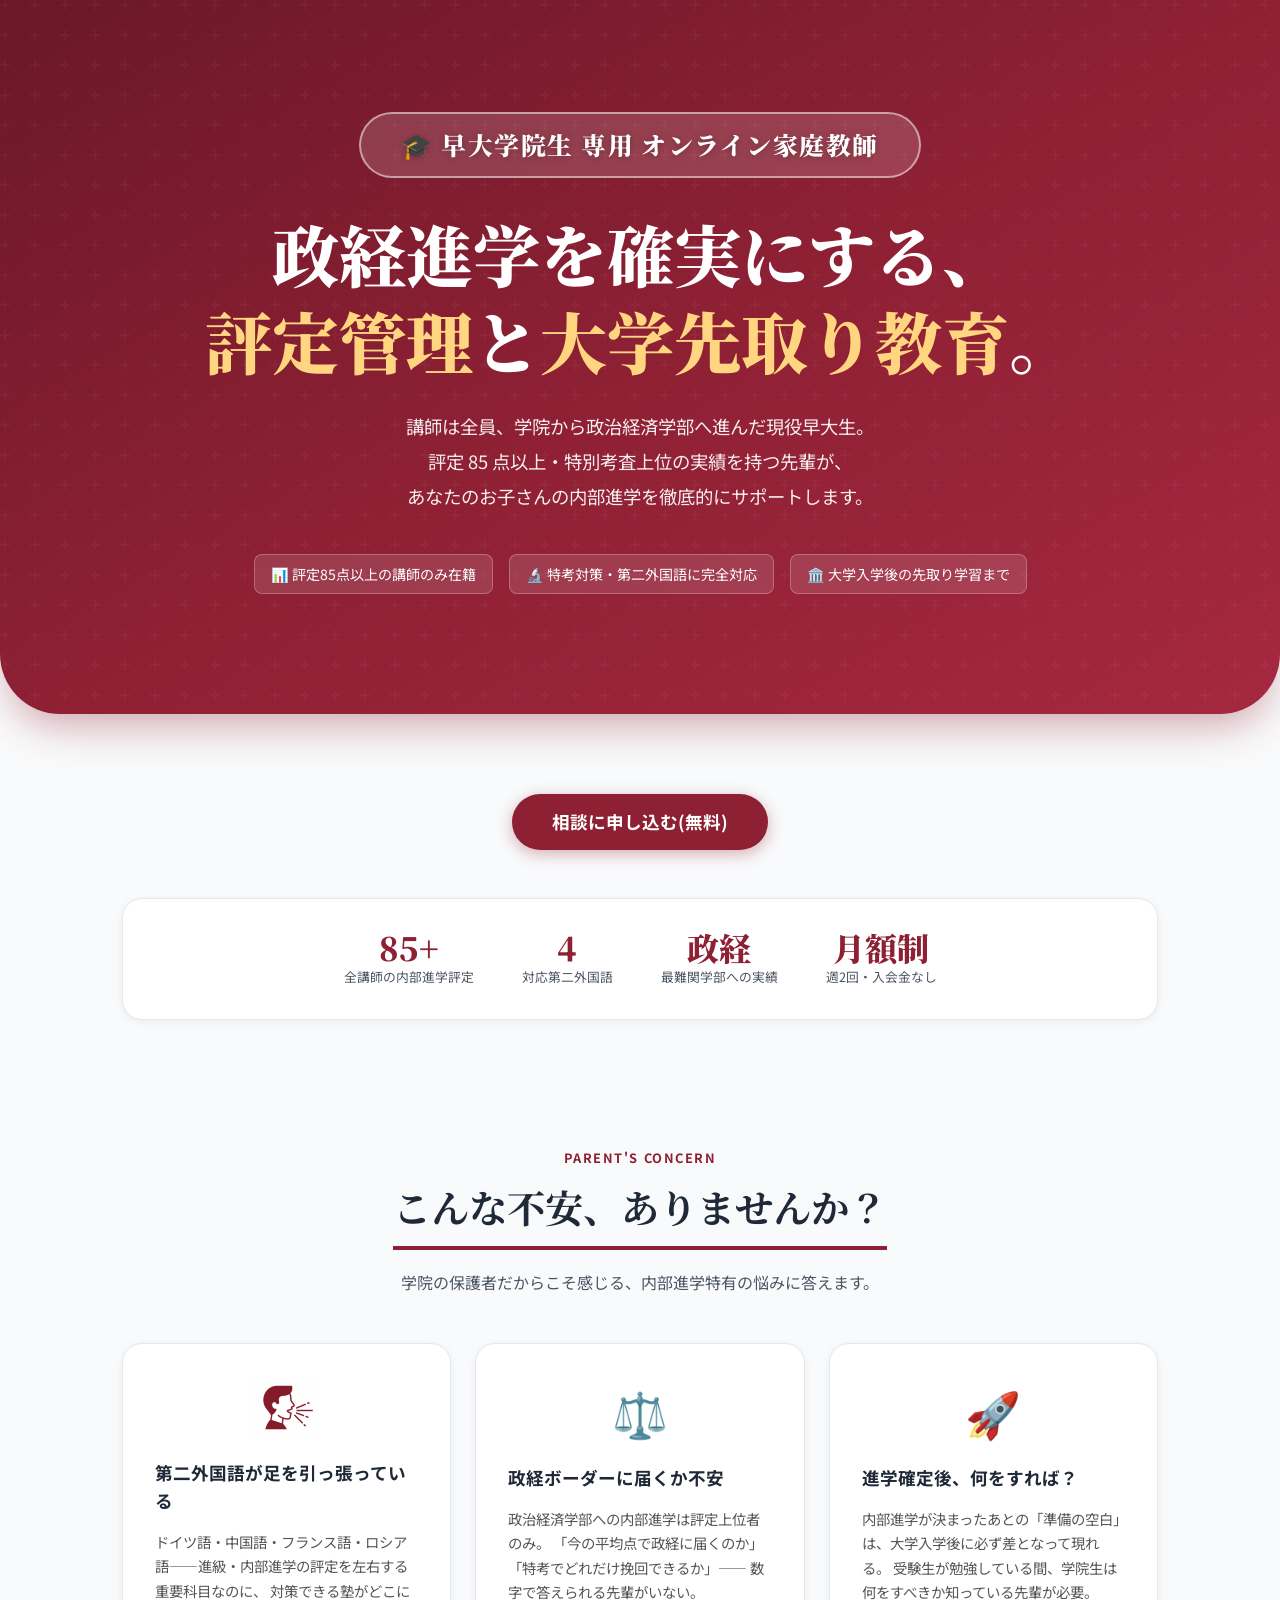
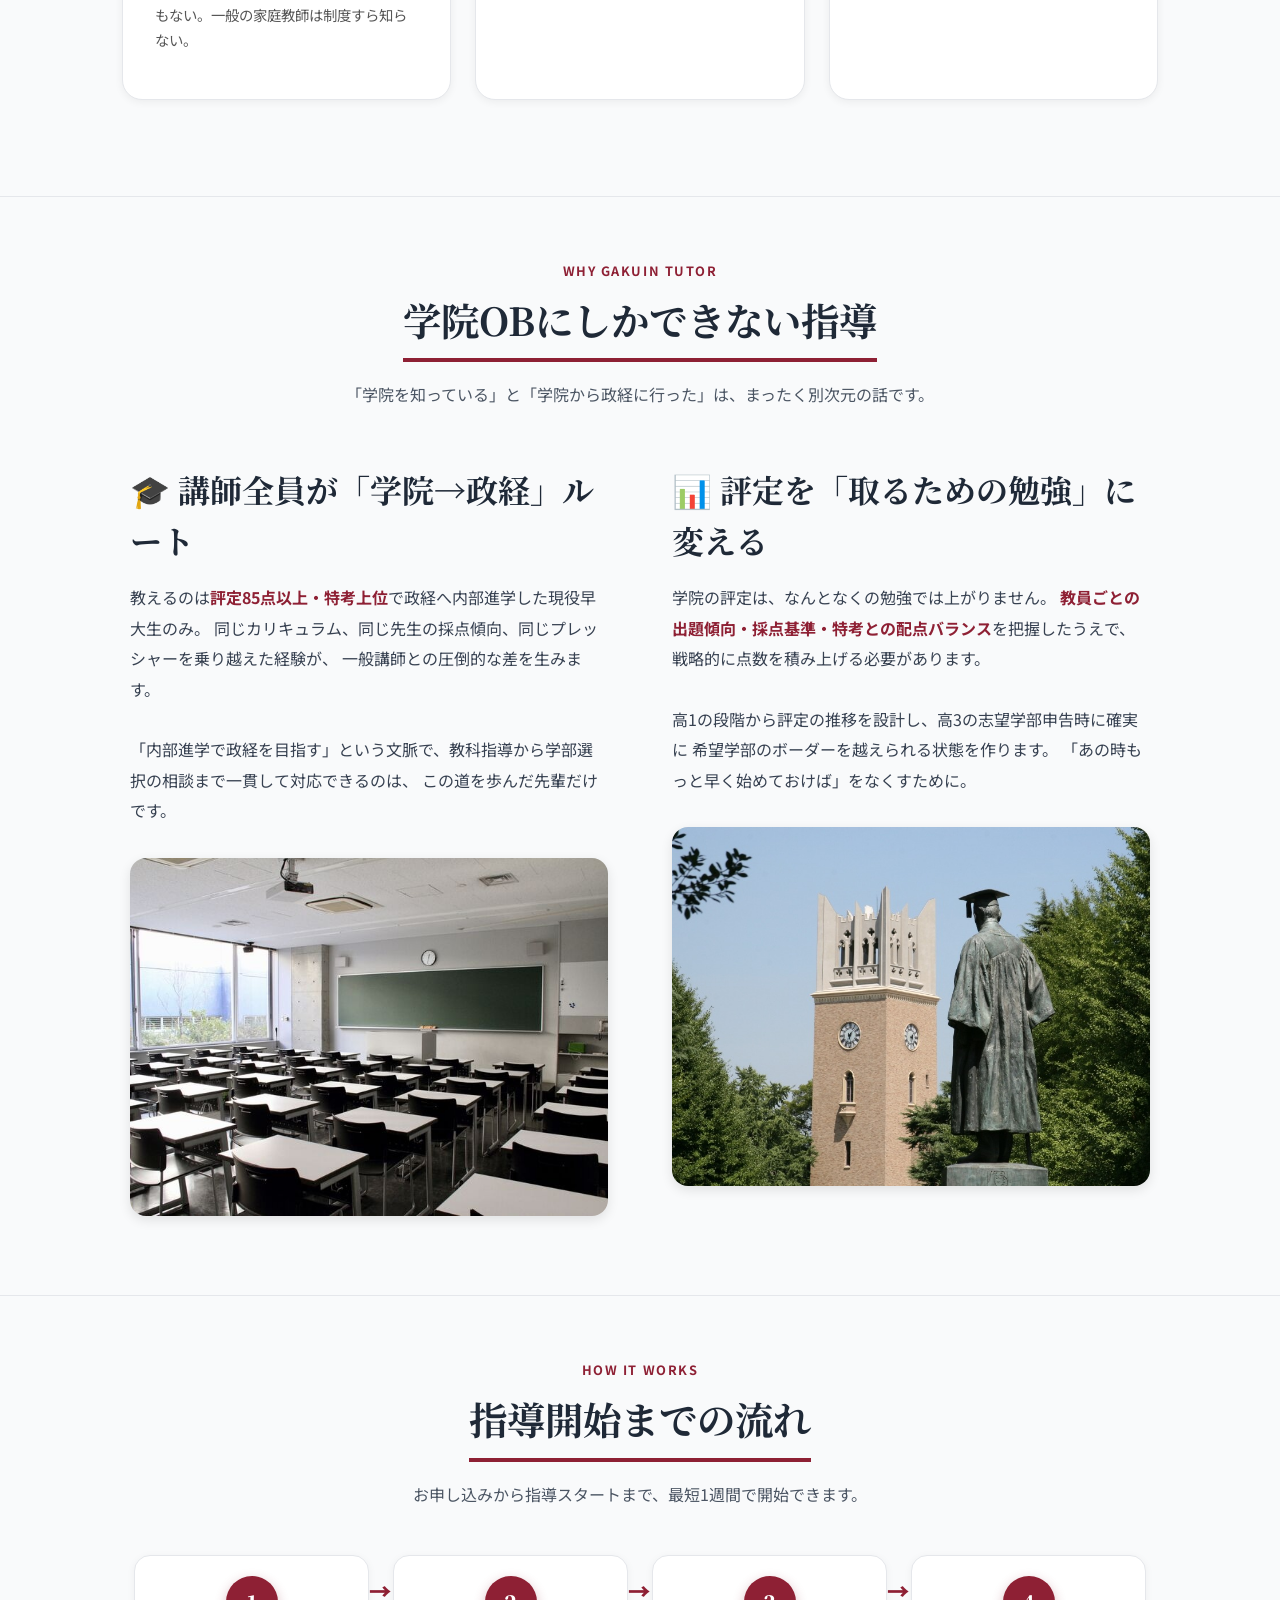
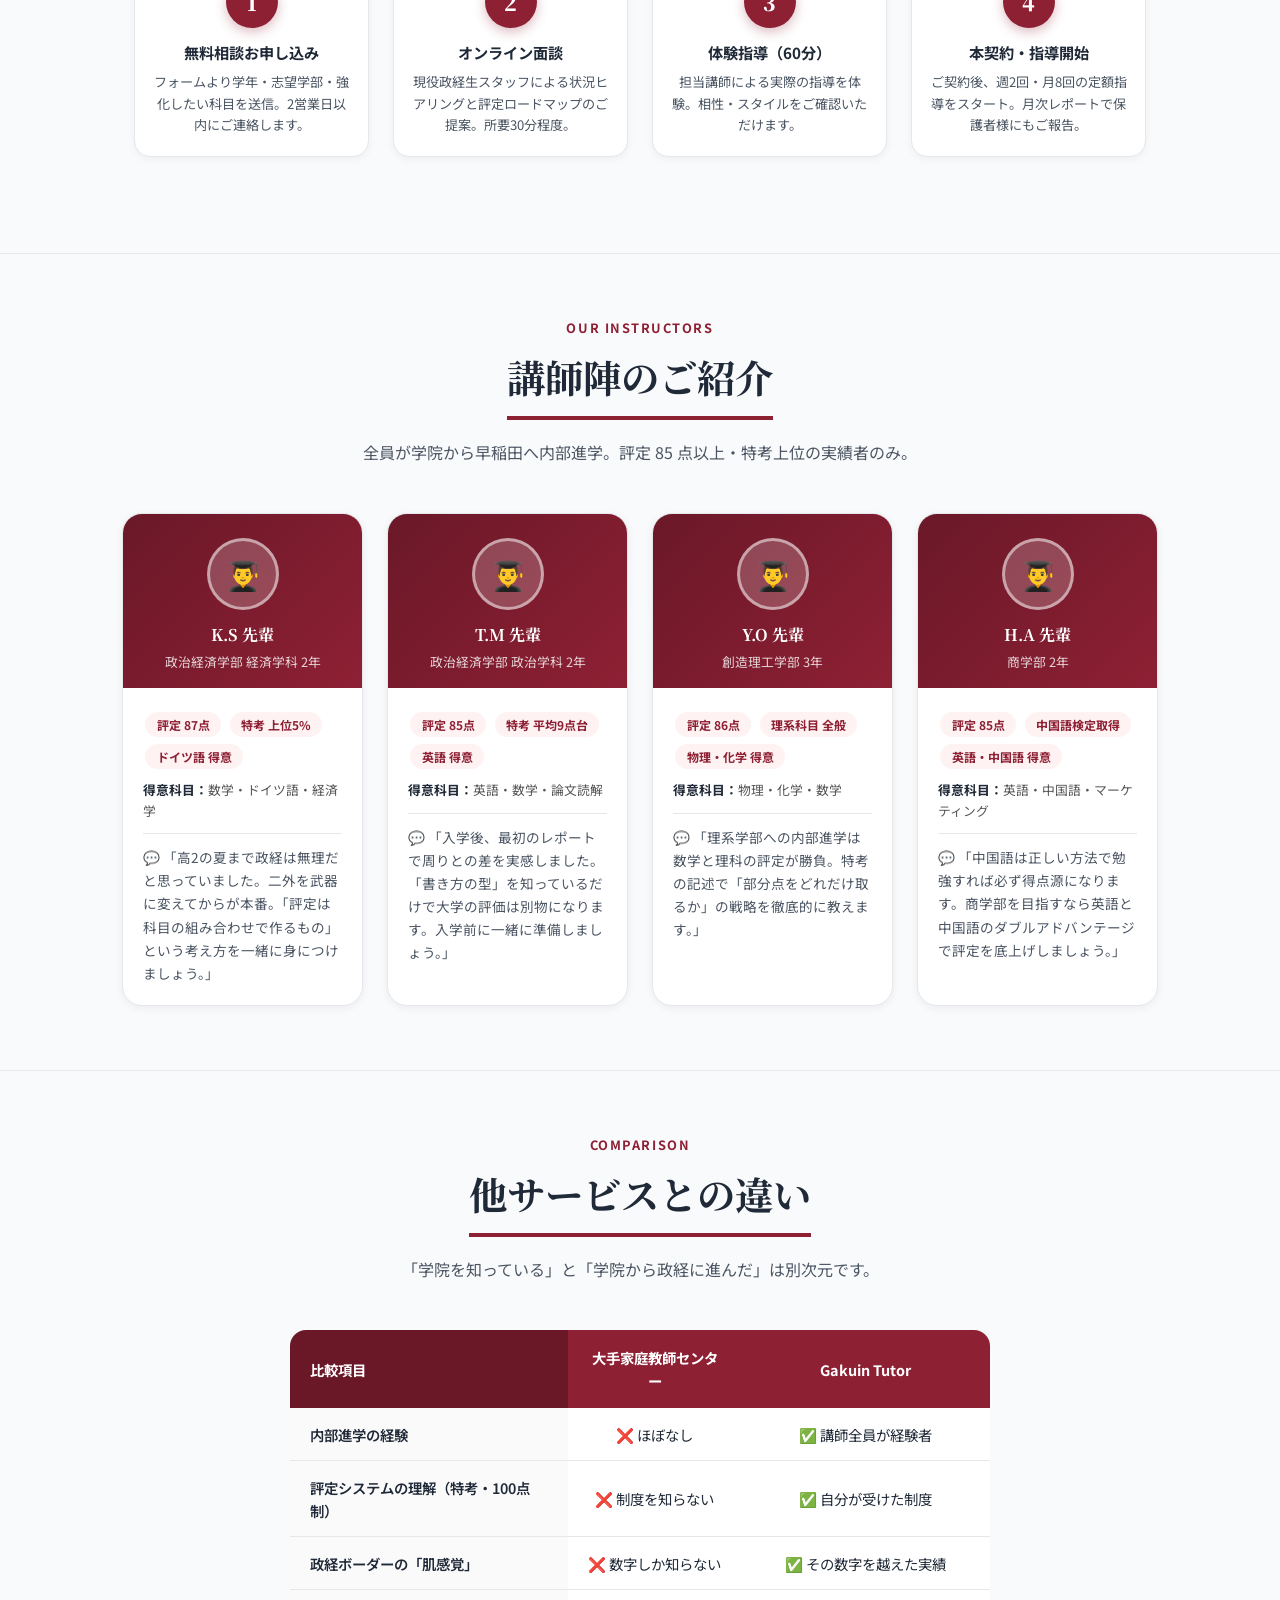
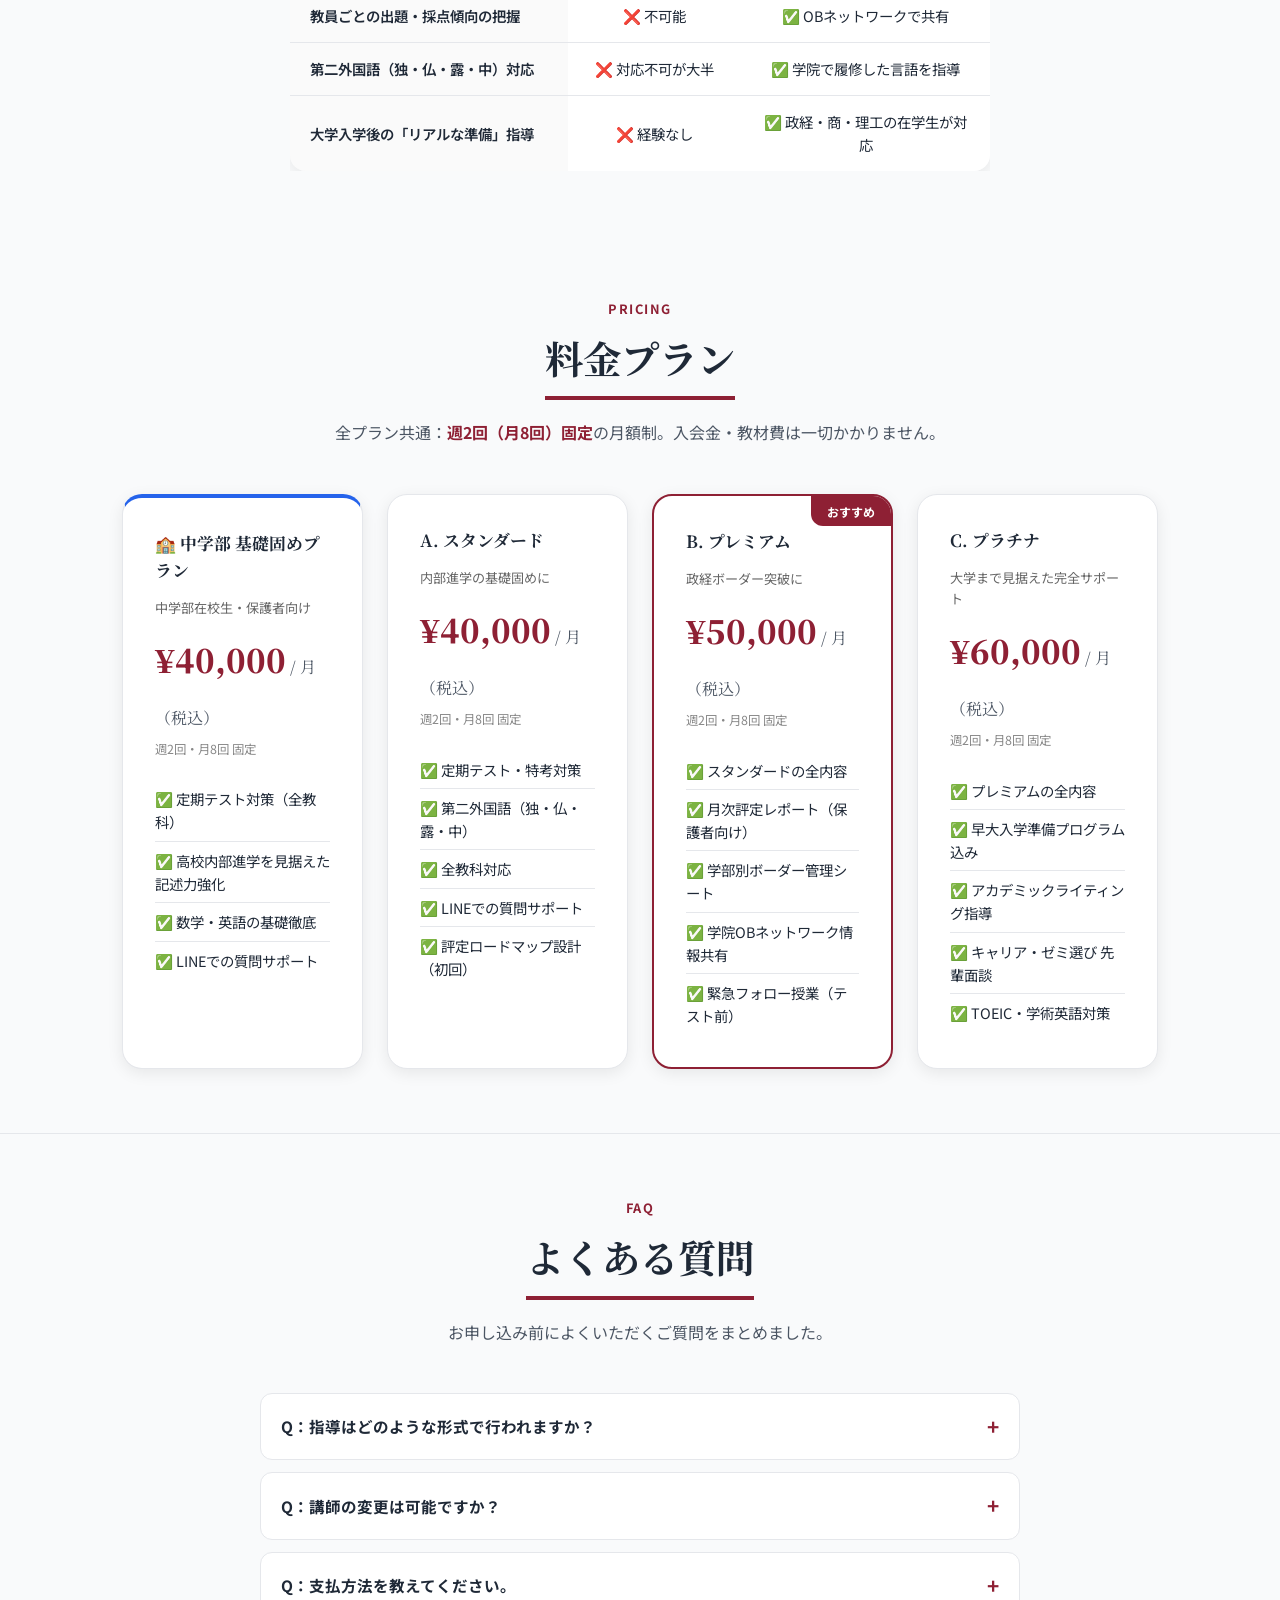
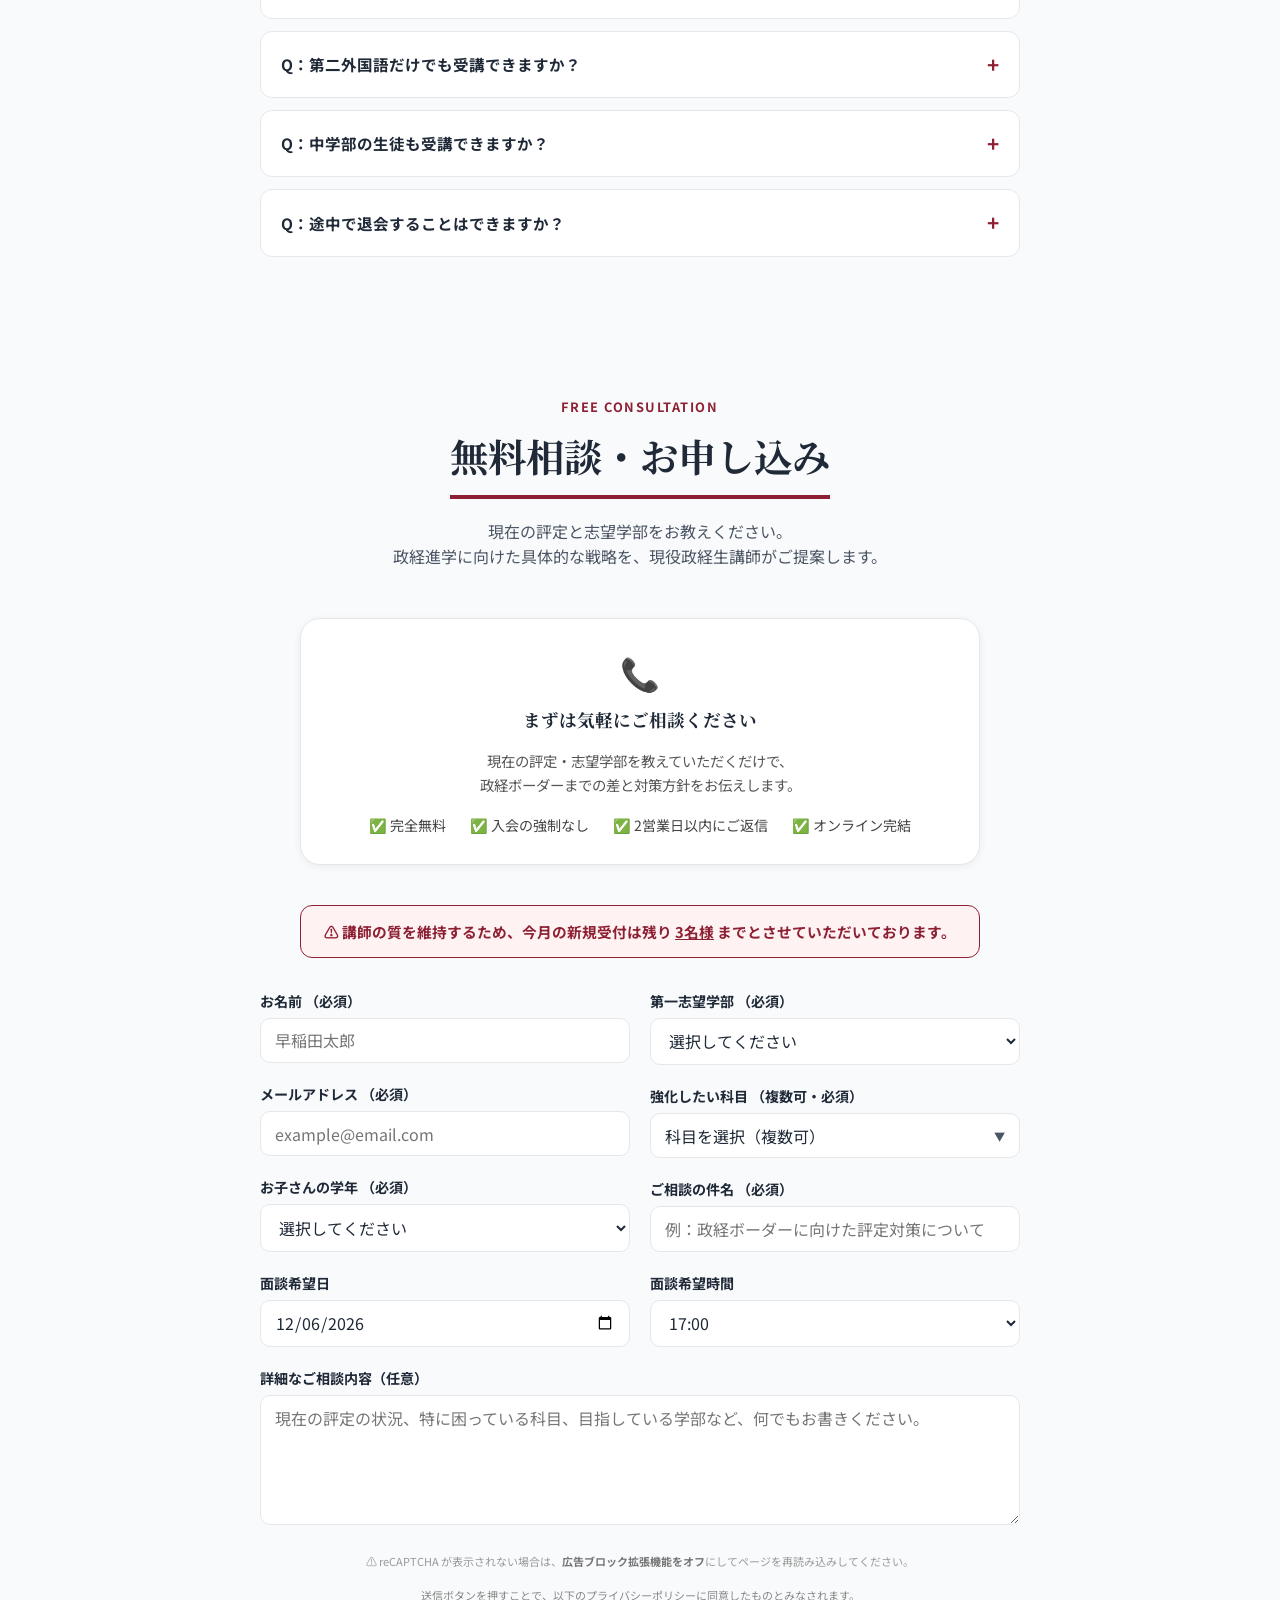
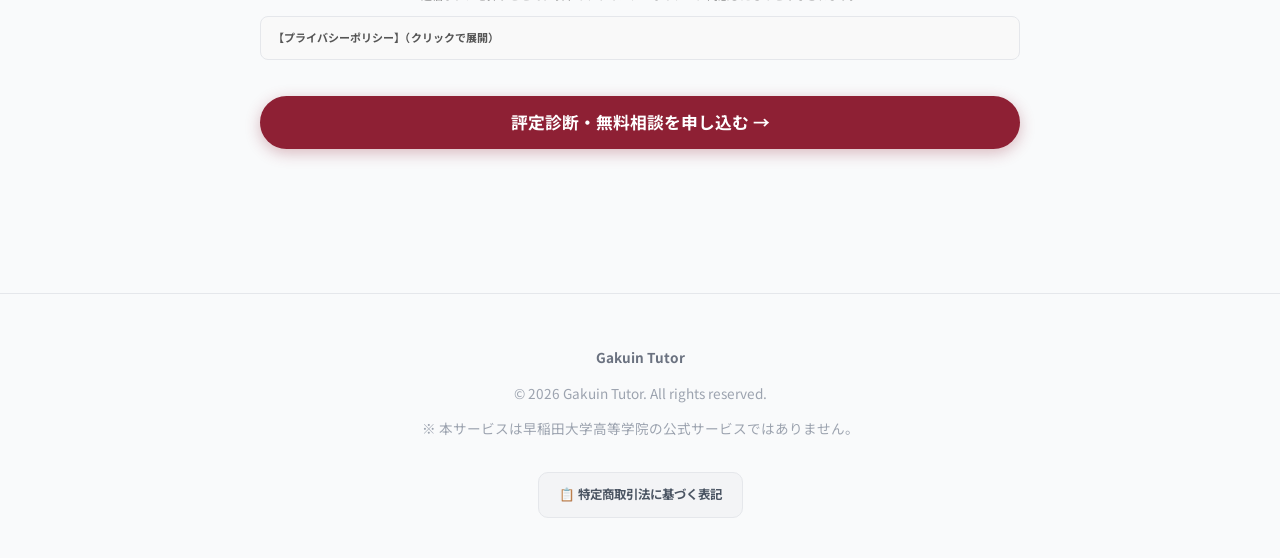
==== index.html @ 4c92ac69 "feat: full migration to static site for Vercel with 100% design fidelity Co-Authored-By: Claude Sonn" ====
<!DOCTYPE html>
<html lang="ja">
<head>
    <meta charset="UTF-8">
    <meta name="viewport" content="width=device-width, initial-scale=1.0">
    <title>早大学院生専用オンライン家庭教師 | 現役政経生による内部進学対策</title>

    <!-- Google Analytics 4 -->
    <script async src="https://www.googletagmanager.com/gtag/js?id=G-7JM9YVMZP3"></script>
    <script>
        window.dataLayer = window.dataLayer || [];
        function gtag(){dataLayer.push(arguments);}
        gtag('js', new Date());
        gtag('config', 'G-7JM9YVMZP3');
    </script>

    <!-- Google Search Console -->
    <meta name="google-site-verification" content="cPMyEiaMj8oVvAvmAH4Ep8FoRcba-bB0OHow1QEClTE">

    <!-- SEO -->
    <meta name="description" content="早大学院OBの現役政経生による、評定管理と大学準備に特化した家庭教師サービス。週2回の徹底サポート。">
    <meta property="og:title" content="早大学院生専用オンライン家庭教師 | 現役政経生による内部進学対策">
    <meta property="og:description" content="早大学院OBの現役政経生による、評定管理と大学準備に特化した家庭教師サービス。週2回の徹底サポート。">
    <meta property="og:type" content="website">
    <meta name="twitter:card" content="summary">
    <meta name="twitter:title" content="早大学院生専用オンライン家庭教師 | 現役政経生による内部進学対策">
    <meta name="twitter:description" content="早大学院OBの現役政経生による、評定管理と大学準備に特化した家庭教師サービス。週2回の徹底サポート。">

    <!-- reCAPTCHA v2 -->
    <script src="https://www.google.com/recaptcha/api.js" async defer></script>

    <!-- Styles -->
    <link rel="stylesheet" href="css/style.css">
</head>
<body>

<!-- ═══════════════════════════════════════════
     HERO
     ═══════════════════════════════════════════ -->
<div class="hero-container">
    <div class="hero-eyebrow">🎓 早大学院生 専用 オンライン家庭教師</div>
    <h1 class="hero-title">
        政経進学を確実にする、<br>
        <em class="highlight">評定管理</em>と<em class="highlight">大学先取り教育</em>。
    </h1>
    <p class="hero-subtitle">
        講師は全員、学院から政治経済学部へ進んだ現役早大生。<br>
        評定 85 点以上・特別考査上位の実績を持つ先輩が、<br>
        あなたのお子さんの内部進学を徹底的にサポートします。
    </p>
    <div class="hero-badges">
        <span class="hero-badge">📊 評定85点以上の講師のみ在籍</span>
        <span class="hero-badge">🔬 特考対策・第二外国語に完全対応</span>
        <span class="hero-badge">🏛️ 大学入学後の先取り学習まで</span>
    </div>
</div>

<div style="text-align:center;margin-bottom:3rem;">
    <a class="btn-scroll" href="#contact">相談に申し込む(無料)</a>
</div>

<div class="container">
    <!-- Stats bar -->
    <div class="stats-bar">
        <div class="stat-item">
            <div class="stat-number">85+</div>
            <div class="stat-label">全講師の内部進学評定</div>
        </div>
        <div class="stat-item">
            <div class="stat-number">4</div>
            <div class="stat-label">対応第二外国語</div>
        </div>
        <div class="stat-item">
            <div class="stat-number">政経</div>
            <div class="stat-label">最難関学部への実績</div>
        </div>
        <div class="stat-item">
            <div class="stat-number">月額制</div>
            <div class="stat-label">週2回・入会金なし</div>
        </div>
    </div>
</div>

<!-- ═══════════════════════════════════════════
     PAIN POINTS
     ═══════════════════════════════════════════ -->
<section>
    <div class="container">
        <div class="section-header">
            <div class="section-eyebrow">PARENT'S CONCERN</div>
            <h2>こんな不安、ありませんか？</h2>
            <p>学院の保護者だからこそ感じる、内部進学特有の悩みに答えます。</p>
        </div>

        <div class="pain-grid">
            <div class="card">
                <div style="text-align:center;margin-bottom:0.75rem;">
                    <img src="assets/pronunciation_icon.png" alt="第二外国語" style="width:64px;height:64px;object-fit:contain;">
                </div>
                <div class="card-title">第二外国語が足を引っ張っている</div>
                <p style="font-size:0.9rem;color:#555;line-height:1.7;">
                    ドイツ語・中国語・フランス語・ロシア語——進級・内部進学の評定を左右する重要科目なのに、
                    対策できる塾がどこにもない。一般の家庭教師は制度すら知らない。
                </p>
            </div>
            <div class="card">
                <div class="card-icon">⚖️</div>
                <div class="card-title">政経ボーダーに届くか不安</div>
                <p style="font-size:0.9rem;color:#555;line-height:1.7;">
                    政治経済学部への内部進学は評定上位者のみ。
                    「今の平均点で政経に届くのか」「特考でどれだけ挽回できるか」——
                    数字で答えられる先輩がいない。
                </p>
            </div>
            <div class="card">
                <div class="card-icon">🚀</div>
                <div class="card-title">進学確定後、何をすれば？</div>
                <p style="font-size:0.9rem;color:#555;line-height:1.7;">
                    内部進学が決まったあとの「準備の空白」は、大学入学後に必ず差となって現れる。
                    受験生が勉強している間、学院生は何をすべきか知っている先輩が必要。
                </p>
            </div>
        </div>
    </div>
</section>

<hr>

<!-- ═══════════════════════════════════════════
     FEATURES
     ═══════════════════════════════════════════ -->
<section>
    <div class="container">
        <div class="section-header">
            <div class="section-eyebrow">WHY GAKUIN TUTOR</div>
            <h2>学院OBにしかできない指導</h2>
            <p>「学院を知っている」と「学院から政経に行った」は、まったく別次元の話です。</p>
        </div>

        <div class="features-grid">
            <div style="padding:0.5rem;">
                <h3 class="feature-h3">🎓 講師全員が「学院→政経」ルート</h3>
                <p style="font-size:1rem;line-height:1.9;color:#374151;">
                    教えるのは<strong>評定85点以上・特考上位</strong>で政経へ内部進学した現役早大生のみ。
                    同じカリキュラム、同じ先生の採点傾向、同じプレッシャーを乗り越えた経験が、
                    一般講師との圧倒的な差を生みます。<br><br>
                    「内部進学で政経を目指す」という文脈で、教科指導から学部選択の相談まで一貫して対応できるのは、
                    この道を歩んだ先輩だけです。
                </p>
                <img src="assets/waseda_classroom_new.jpg" alt="早稲田大学の教室" class="feature-img">
            </div>
            <div style="padding:0.5rem;">
                <h3 class="feature-h3">📊 評定を「取るための勉強」に変える</h3>
                <p style="font-size:1rem;line-height:1.9;color:#374151;">
                    学院の評定は、なんとなくの勉強では上がりません。
                    <strong>教員ごとの出題傾向・採点基準・特考との配点バランス</strong>を把握したうえで、
                    戦略的に点数を積み上げる必要があります。<br><br>
                    高1の段階から評定の推移を設計し、高3の志望学部申告時に確実に
                    希望学部のボーダーを越えられる状態を作ります。
                    「あの時もっと早く始めておけば」をなくすために。
                </p>
                <img src="assets/waseda_okuma_statue.jpg" alt="早稲田大学 大隈像" class="feature-img">
            </div>
        </div>
    </div>
</section>

<hr>

<!-- ═══════════════════════════════════════════
     FLOW
     ═══════════════════════════════════════════ -->
<section>
    <div class="container">
        <div class="section-header">
            <div class="section-eyebrow">HOW IT WORKS</div>
            <h2>指導開始までの流れ</h2>
            <p>お申し込みから指導スタートまで、最短1週間で開始できます。</p>
        </div>

        <div class="flow-steps">
            <div class="flow-step">
                <div class="flow-card">
                    <div class="flow-number">1</div>
                    <div class="flow-title">無料相談お申し込み</div>
                    <div class="flow-desc">フォームより学年・志望学部・強化したい科目を送信。2営業日以内にご連絡します。</div>
                </div>
            </div>
            <div class="flow-step">
                <div class="flow-card">
                    <div class="flow-number">2</div>
                    <div class="flow-title">オンライン面談</div>
                    <div class="flow-desc">現役政経生スタッフによる状況ヒアリングと評定ロードマップのご提案。所要30分程度。</div>
                </div>
            </div>
            <div class="flow-step">
                <div class="flow-card">
                    <div class="flow-number">3</div>
                    <div class="flow-title">体験指導（60分）</div>
                    <div class="flow-desc">担当講師による実際の指導を体験。相性・スタイルをご確認いただけます。</div>
                </div>
            </div>
            <div class="flow-step">
                <div class="flow-card">
                    <div class="flow-number">4</div>
                    <div class="flow-title">本契約・指導開始</div>
                    <div class="flow-desc">ご契約後、週2回・月8回の定額指導をスタート。月次レポートで保護者様にもご報告。</div>
                </div>
            </div>
        </div>
    </div>
</section>

<hr>

<!-- ═══════════════════════════════════════════
     INSTRUCTORS
     ═══════════════════════════════════════════ -->
<section>
    <div class="container">
        <div class="section-header">
            <div class="section-eyebrow">OUR INSTRUCTORS</div>
            <h2>講師陣のご紹介</h2>
            <p>全員が学院から早稲田へ内部進学。評定 85 点以上・特考上位の実績者のみ。</p>
        </div>

        <div class="instructors-grid">
            <!-- K.S -->
            <div class="profile-card">
                <div class="profile-card-header">
                    <div class="profile-avatar">👨‍🎓</div>
                    <div class="profile-name">K.S 先輩</div>
                    <div class="profile-dept">政治経済学部 経済学科 2年</div>
                </div>
                <div class="profile-card-body">
                    <div style="margin-bottom:0.5rem;">
                        <span class="profile-badge">評定 87点</span>
                        <span class="profile-badge">特考 上位5%</span>
                        <span class="profile-badge">ドイツ語 得意</span>
                    </div>
                    <div class="profile-strength"><strong style="color:#1F2937;">得意科目：</strong>数学・ドイツ語・経済学</div>
                    <div class="profile-message">💬 「高2の夏まで政経は無理だと思っていました。二外を武器に変えてからが本番。「評定は科目の組み合わせで作るもの」という考え方を一緒に身につけましょう。」</div>
                </div>
            </div>
            <!-- T.M -->
            <div class="profile-card">
                <div class="profile-card-header">
                    <div class="profile-avatar">👨‍🎓</div>
                    <div class="profile-name">T.M 先輩</div>
                    <div class="profile-dept">政治経済学部 政治学科 2年</div>
                </div>
                <div class="profile-card-body">
                    <div style="margin-bottom:0.5rem;">
                        <span class="profile-badge">評定 85点</span>
                        <span class="profile-badge">特考 平均9点台</span>
                        <span class="profile-badge">英語 得意</span>
                    </div>
                    <div class="profile-strength"><strong style="color:#1F2937;">得意科目：</strong>英語・数学・論文読解</div>
                    <div class="profile-message">💬 「入学後、最初のレポートで周りとの差を実感しました。「書き方の型」を知っているだけで大学の評価は別物になります。入学前に一緒に準備しましょう。」</div>
                </div>
            </div>
            <!-- Y.O -->
            <div class="profile-card">
                <div class="profile-card-header">
                    <div class="profile-avatar">👨‍🎓</div>
                    <div class="profile-name">Y.O 先輩</div>
                    <div class="profile-dept">創造理工学部 3年</div>
                </div>
                <div class="profile-card-body">
                    <div style="margin-bottom:0.5rem;">
                        <span class="profile-badge">評定 86点</span>
                        <span class="profile-badge">理系科目 全般</span>
                        <span class="profile-badge">物理・化学 得意</span>
                    </div>
                    <div class="profile-strength"><strong style="color:#1F2937;">得意科目：</strong>物理・化学・数学</div>
                    <div class="profile-message">💬 「理系学部への内部進学は数学と理科の評定が勝負。特考の記述で「部分点をどれだけ取るか」の戦略を徹底的に教えます。」</div>
                </div>
            </div>
            <!-- H.A -->
            <div class="profile-card">
                <div class="profile-card-header">
                    <div class="profile-avatar">👨‍🎓</div>
                    <div class="profile-name">H.A 先輩</div>
                    <div class="profile-dept">商学部 2年</div>
                </div>
                <div class="profile-card-body">
                    <div style="margin-bottom:0.5rem;">
                        <span class="profile-badge">評定 85点</span>
                        <span class="profile-badge">中国語検定取得</span>
                        <span class="profile-badge">英語・中国語 得意</span>
                    </div>
                    <div class="profile-strength"><strong style="color:#1F2937;">得意科目：</strong>英語・中国語・マーケティング</div>
                    <div class="profile-message">💬 「中国語は正しい方法で勉強すれば必ず得点源になります。商学部を目指すなら英語と中国語のダブルアドバンテージで評定を底上げしましょう。」</div>
                </div>
            </div>
        </div>
    </div>
</section>

<hr>

<!-- ═══════════════════════════════════════════
     COMPARISON
     ═══════════════════════════════════════════ -->
<section>
    <div class="container">
        <div class="section-header">
            <div class="section-eyebrow">COMPARISON</div>
            <h2>他サービスとの違い</h2>
            <p>「学院を知っている」と「学院から政経に進んだ」は別次元です。</p>
        </div>

        <div class="compare-table-wrap">
            <table class="compare-table">
                <thead>
                    <tr>
                        <th>比較項目</th>
                        <th>大手家庭教師センター</th>
                        <th>Gakuin Tutor</th>
                    </tr>
                </thead>
                <tbody>
                    <tr>
                        <td>内部進学の経験</td>
                        <td>❌ ほぼなし</td>
                        <td>✅ 講師全員が経験者</td>
                    </tr>
                    <tr>
                        <td>評定システムの理解（特考・100点制）</td>
                        <td>❌ 制度を知らない</td>
                        <td>✅ 自分が受けた制度</td>
                    </tr>
                    <tr>
                        <td>政経ボーダーの「肌感覚」</td>
                        <td>❌ 数字しか知らない</td>
                        <td>✅ その数字を越えた実績</td>
                    </tr>
                    <tr>
                        <td>教員ごとの出題・採点傾向の把握</td>
                        <td>❌ 不可能</td>
                        <td>✅ OBネットワークで共有</td>
                    </tr>
                    <tr>
                        <td>第二外国語（独・仏・露・中）対応</td>
                        <td>❌ 対応不可が大半</td>
                        <td>✅ 学院で履修した言語を指導</td>
                    </tr>
                    <tr>
                        <td>大学入学後の「リアルな準備」指導</td>
                        <td>❌ 経験なし</td>
                        <td>✅ 政経・商・理工の在学生が対応</td>
                    </tr>
                </tbody>
            </table>
        </div>
    </div>
</section>

<!-- ═══════════════════════════════════════════
     PRICING
     ═══════════════════════════════════════════ -->
<section>
    <div class="container">
        <div class="section-header">
            <div class="section-eyebrow">PRICING</div>
            <h2>料金プラン</h2>
            <p>全プラン共通：<strong>週2回（月8回）固定</strong>の月額制。入会金・教材費は一切かかりません。</p>
        </div>

        <div class="pricing-grid">
            <!-- 中学部 -->
            <div class="pricing-card" style="border-top: 4px solid #2563EB;">
                <h3 class="pricing-plan-title">🏫 中学部 基礎固めプラン</h3>
                <p class="pricing-plan-desc">中学部在校生・保護者向け</p>
                <div class="pricing-price">¥40,000<span class="pricing-unit"> / 月（税込）</span></div>
                <p class="pricing-sessions">週2回・月8回 固定</p>
                <ul class="pricing-list">
                    <li>✅ 定期テスト対策（全教科）</li>
                    <li>✅ 高校内部進学を見据えた記述力強化</li>
                    <li>✅ 数学・英語の基礎徹底</li>
                    <li>✅ LINEでの質問サポート</li>
                </ul>
            </div>
            <!-- スタンダード -->
            <div class="pricing-card">
                <h3 class="pricing-plan-title">A. スタンダード</h3>
                <p class="pricing-plan-desc">内部進学の基礎固めに</p>
                <div class="pricing-price">¥40,000<span class="pricing-unit"> / 月（税込）</span></div>
                <p class="pricing-sessions">週2回・月8回 固定</p>
                <ul class="pricing-list">
                    <li>✅ 定期テスト・特考対策</li>
                    <li>✅ 第二外国語（独・仏・露・中）</li>
                    <li>✅ 全教科対応</li>
                    <li>✅ LINEでの質問サポート</li>
                    <li>✅ 評定ロードマップ設計（初回）</li>
                </ul>
            </div>
            <!-- プレミアム -->
            <div class="pricing-card featured">
                <div class="pricing-badge">おすすめ</div>
                <h3 class="pricing-plan-title">B. プレミアム</h3>
                <p class="pricing-plan-desc">政経ボーダー突破に</p>
                <div class="pricing-price">¥50,000<span class="pricing-unit"> / 月（税込）</span></div>
                <p class="pricing-sessions">週2回・月8回 固定</p>
                <ul class="pricing-list">
                    <li>✅ スタンダードの全内容</li>
                    <li>✅ 月次評定レポート（保護者向け）</li>
                    <li>✅ 学部別ボーダー管理シート</li>
                    <li>✅ 学院OBネットワーク情報共有</li>
                    <li>✅ 緊急フォロー授業（テスト前）</li>
                </ul>
            </div>
            <!-- プラチナ -->
            <div class="pricing-card">
                <h3 class="pricing-plan-title">C. プラチナ</h3>
                <p class="pricing-plan-desc">大学まで見据えた完全サポート</p>
                <div class="pricing-price">¥60,000<span class="pricing-unit"> / 月（税込）</span></div>
                <p class="pricing-sessions">週2回・月8回 固定</p>
                <ul class="pricing-list">
                    <li>✅ プレミアムの全内容</li>
                    <li>✅ 早大入学準備プログラム込み</li>
                    <li>✅ アカデミックライティング指導</li>
                    <li>✅ キャリア・ゼミ選び 先輩面談</li>
                    <li>✅ TOEIC・学術英語対策</li>
                </ul>
            </div>
        </div>
    </div>
</section>

<hr>

<!-- ═══════════════════════════════════════════
     FAQ
     ═══════════════════════════════════════════ -->
<section>
    <div class="container">
        <div class="section-header">
            <div class="section-eyebrow">FAQ</div>
            <h2>よくある質問</h2>
            <p>お申し込み前によくいただくご質問をまとめました。</p>
        </div>

        <div class="faq-list">
            <details class="faq-item">
                <summary>Q：指導はどのような形式で行われますか？</summary>
                <div class="faq-answer"><span class="faq-answer-label">A：</span>Google Meet または Zoom を使用した、完全オンラインの1対1指導です。専用の教材・ホワイトボードツールを活用し、対面授業と同水準の指導をご提供します。</div>
            </details>
            <details class="faq-item">
                <summary>Q：講師の変更は可能ですか？</summary>
                <div class="faq-answer"><span class="faq-answer-label">A：</span>はい、可能です。お子様との相性を最優先に考慮しております。体験指導後や指導開始後でも、ご要望があればいつでも講師変更のご相談を承ります。</div>
            </details>
            <details class="faq-item">
                <summary>Q：支払方法を教えてください。</summary>
                <div class="faq-answer"><span class="faq-answer-label">A：</span>クレジットカード決済または銀行振込に対応しております。詳細はオンライン面談の際にご案内いたします。月額制・前払い（当月分を前月末までにお支払い）となります。</div>
            </details>
            <details class="faq-item">
                <summary>Q：第二外国語だけでも受講できますか？</summary>
                <div class="faq-answer"><span class="faq-answer-label">A：</span>はい、可能です。ドイツ語・フランス語・ロシア語・中国語の各専門講師が在籍しております。スポット単発での受講もお気軽にご相談ください。</div>
            </details>
            <details class="faq-item">
                <summary>Q：中学部の生徒も受講できますか？</summary>
                <div class="faq-answer"><span class="faq-answer-label">A：</span>はい、早大学院中学部の在校生も対象としております。高校内部進学を見据えた基礎固めから、定期テスト対策まで幅広くサポートします。</div>
            </details>
            <details class="faq-item">
                <summary>Q：途中で退会することはできますか？</summary>
                <div class="faq-answer"><span class="faq-answer-label">A：</span>前月15日までにお申し出いただければ、翌月から退会が可能です。違約金等は一切発生しません。</div>
            </details>
        </div>
    </div>
</section>

<!-- ═══════════════════════════════════════════
     CONTACT
     ═══════════════════════════════════════════ -->
<section id="contact">
    <div class="container">
        <div class="section-header">
            <div class="section-eyebrow">FREE CONSULTATION</div>
            <h2>無料相談・お申し込み</h2>
            <p>現在の評定と志望学部をお教えください。<br>
            政経進学に向けた具体的な戦略を、現役政経生講師がご提案します。</p>
        </div>

        <div class="contact-box">
            <div class="contact-box-icon">📞</div>
            <div class="contact-box-title">まずは気軽にご相談ください</div>
            <p class="contact-box-desc">
                現在の評定・志望学部を教えていただくだけで、<br>
                政経ボーダーまでの差と対策方針をお伝えします。
            </p>
            <div class="contact-box-checks">
                <span>✅ 完全無料</span>
                <span>✅ 入会の強制なし</span>
                <span>✅ 2営業日以内にご返信</span>
                <span>✅ オンライン完結</span>
            </div>
        </div>

        <div class="urgency-banner">
            ⚠️ 講師の質を維持するため、今月の新規受付は残り <u>3名様</u> までとさせていただいております。
        </div>

        <div class="form-wrapper">
            <form id="contact-form" novalidate>
                <div class="form-grid-2">
                    <!-- Left column -->
                    <div style="display:flex;flex-direction:column;gap:1.25rem;">
                        <div class="form-group">
                            <label for="field-name">お名前 （必須）</label>
                            <input type="text" id="field-name" placeholder="早稲田太郎" required>
                        </div>
                        <div class="form-group">
                            <label for="field-email">メールアドレス （必須）</label>
                            <input type="email" id="field-email" placeholder="example@email.com" required>
                        </div>
                        <div class="form-group">
                            <label for="field-grade">お子さんの学年 （必須）</label>
                            <select id="field-grade" required>
                                <option value="">選択してください</option>
                                <option>中学1年生</option>
                                <option>中学2年生</option>
                                <option>中学3年生</option>
                                <option>高校1年生</option>
                                <option>高校2年生</option>
                                <option>高校3年生</option>
                                <option>大学1年生（準備中）</option>
                            </select>
                        </div>
                    </div>
                    <!-- Right column -->
                    <div style="display:flex;flex-direction:column;gap:1.25rem;">
                        <div class="form-group">
                            <label for="field-faculty">第一志望学部 （必須）</label>
                            <select id="field-faculty" required>
                                <option value="">選択してください</option>
                                <option>政治経済学部</option>
                                <option>法学部</option>
                                <option>商学部</option>
                                <option>社会科学部</option>
                                <option>教育学部</option>
                                <option>文学部</option>
                                <option>文化構想学部</option>
                                <option>基幹理工学部</option>
                                <option>創造理工学部</option>
                                <option>先進理工学部</option>
                                <option>人間科学部</option>
                                <option>スポーツ科学部</option>
                                <option>未定</option>
                            </select>
                        </div>
                        <!-- Custom multiselect -->
                        <div class="form-group">
                            <label>強化したい科目 （複数可・必須）</label>
                            <div class="multiselect-wrapper">
                                <button type="button" class="multiselect-trigger">
                                    <span class="multiselect-trigger-text">科目を選択（複数可）</span>
                                    <span class="multiselect-trigger-arrow">▼</span>
                                </button>
                                <div class="multiselect-dropdown">
                                    <label class="multiselect-option"><input type="checkbox" value="英語"> 英語</label>
                                    <label class="multiselect-option"><input type="checkbox" value="数学"> 数学</label>
                                    <label class="multiselect-option"><input type="checkbox" value="国語"> 国語</label>
                                    <label class="multiselect-option"><input type="checkbox" value="理科（物理・化学・生物）"> 理科（物理・化学・生物）</label>
                                    <label class="multiselect-option"><input type="checkbox" value="社会（地歴・公民）"> 社会（地歴・公民）</label>
                                    <label class="multiselect-option"><input type="checkbox" value="第二外国語（ドイツ語）"> 第二外国語（ドイツ語）</label>
                                    <label class="multiselect-option"><input type="checkbox" value="第二外国語（フランス語）"> 第二外国語（フランス語）</label>
                                    <label class="multiselect-option"><input type="checkbox" value="第二外国語（ロシア語）"> 第二外国語（ロシア語）</label>
                                    <label class="multiselect-option"><input type="checkbox" value="第二外国語（中国語）"> 第二外国語（中国語）</label>
                                    <label class="multiselect-option"><input type="checkbox" value="大学入学準備（レポート・英語等）"> 大学入学準備（レポート・英語等）</label>
                                </div>
                            </div>
                        </div>
                        <div class="form-group">
                            <label for="field-subject">ご相談の件名 （必須）</label>
                            <input type="text" id="field-subject" placeholder="例：政経ボーダーに向けた評定対策について" required>
                        </div>
                    </div>
                </div>

                <div class="form-grid-2-inner">
                    <div class="form-group">
                        <label for="field-date">面談希望日</label>
                        <input type="date" id="field-date">
                    </div>
                    <div class="form-group">
                        <label for="field-time">面談希望時間</label>
                        <select id="field-time">
                            <option>17:00</option>
                            <option>17:30</option>
                            <option>18:00</option>
                            <option>18:30</option>
                            <option>19:00</option>
                            <option>19:30</option>
                            <option>20:00</option>
                            <option>20:30</option>
                            <option>21:00</option>
                            <option>21:30</option>
                            <option>22:00</option>
                        </select>
                    </div>
                </div>

                <div class="form-group" style="margin-bottom:1.25rem;">
                    <label for="field-message">詳細なご相談内容（任意）</label>
                    <textarea id="field-message" placeholder="現在の評定の状況、特に困っている科目、目指している学部など、何でもお書きください。"></textarea>
                </div>

                <!-- reCAPTCHA -->
                <div class="recaptcha-wrap">
                    <div class="g-recaptcha" data-sitekey="6LeeyE0sAAAAAKGtVB3ZAooekZ7Aq_crfXqnxzg4"></div>
                </div>
                <p class="recaptcha-note">⚠️ reCAPTCHA が表示されない場合は、<strong style="color:#777;">広告ブロック拡張機能をオフ</strong>にしてページを再読み込みしてください。</p>

                <!-- Privacy Policy -->
                <div class="privacy-wrap">
                    <p>送信ボタンを押すことで、以下のプライバシーポリシーに同意したものとみなされます。</p>
                    <details class="privacy-details">
                        <summary>【プライバシーポリシー】（クリックで展開）</summary>
                        <div class="privacy-content">
                            <p>早大学院生専用家庭教師 事務局（以下「当方」）は、本サービスにおけるユーザーの個人情報の取扱いについて以下のとおりプライバシーポリシーを定めます。</p>
                            <p><strong>第1条（個人情報）</strong><br>
                            「個人情報」とは、氏名・メールアドレス・学年・志望学部・学習状況等により特定の個人を識別できる情報を指します。</p>
                            <p><strong>第2条（収集・利用目的）</strong><br>
                            ①体験授業・指導の日程調整 ②お問い合わせへの回答 ③指導カリキュラム作成 ④不正利用者の特定</p>
                            <p><strong>第3条（管理・セキュリティ）</strong><br>
                            お預かりした個人情報は、Google Workspace 等のセキュリティ基準を有するクラウドサービスにより厳重に管理します。</p>
                            <p><strong>第4条（第三者提供の禁止）</strong><br>
                            法令上の義務がある場合等を除き、ユーザーの同意なく第三者に個人情報を提供しません。</p>
                            <p><strong>第5条（開示・訂正・削除）</strong><br>
                            本人確認の上、速やかに対応いたします。お問い合わせフォームよりご連絡ください。</p>
                        </div>
                    </details>
                </div>

                <!-- Alert -->
                <div id="form-alert" class="alert" role="alert"></div>

                <button type="submit" id="submit-btn" class="btn-submit">評定診断・無料相談を申し込む →</button>
            </form>
        </div>
    </div>
</section>

<!-- ═══════════════════════════════════════════
     FOOTER
     ═══════════════════════════════════════════ -->
<footer class="footer">
    <p class="footer-brand">Gakuin Tutor</p>
    <p>&copy; 2026 Gakuin Tutor. All rights reserved.</p>
    <p style="margin-bottom:1rem;">※ 本サービスは早稲田大学高等学院の公式サービスではありません。</p>
    <details class="footer-legal">
        <summary>📋 特定商取引法に基づく表記</summary>
        <table class="footer-legal-table">
            <tr>
                <td>運営者</td>
                <td>早大学院生専用家庭教師 事務局</td>
            </tr>
            <tr>
                <td>対価</td>
                <td>各プランに記載の月額料金の通り（税込）</td>
            </tr>
            <tr>
                <td>支払時期</td>
                <td>前払い制（当月分を前月末日までにお支払いください）</td>
            </tr>
            <tr>
                <td>返金・<br>キャンセル</td>
                <td>サービスの性質上、指導実施後の返金は承りかねます。<br>退会は前月15日までにお申し出いただければ、翌月より解約となります。</td>
            </tr>
            <tr>
                <td>お問合せ</td>
                <td>本サイトのお問い合わせフォームよりご連絡ください。</td>
            </tr>
        </table>
    </details>
</footer>

<script src="js/main.js"></script>
</body>
</html>
---- css/style.css ----
@import url('https://fonts.googleapis.com/css2?family=Noto+Serif+JP:wght@400;700;900&family=Noto+Sans+JP:wght@400;500;700&display=swap');

:root {
    --waseda-red: #8E2034;
    --waseda-red-light: #B02E48;
    --waseda-red-dark: #6A1828;
    --bg-gray: #F9FAFB;
    --bg-white: #FFFFFF;
    --text-dark: #1F2937;
    --text-gray: #4B5563;
    --text-light: #9CA3AF;
    --border: #E5E7EB;
    --gold: #B8960C;
}

*, *::before, *::after { box-sizing: border-box; }

html, body {
    font-family: 'Noto Sans JP', sans-serif;
    color: var(--text-dark);
    background-color: var(--bg-gray);
    margin: 0;
    padding: 0;
    line-height: 1.6;
}

h1, h2, h3 {
    font-family: 'Noto Serif JP', serif;
    color: var(--text-dark);
    font-weight: 700;
    margin-top: 0;
}

strong { color: var(--waseda-red); font-weight: 700; }

a { color: inherit; }

.container {
    max-width: 1100px;
    margin: 0 auto;
    padding: 0 2rem;
}

section {
    padding: 4rem 0;
}

hr {
    border: none;
    border-top: 1px solid var(--border);
    margin: 0;
}

/* ── Hero ── */
.hero-container {
    background: linear-gradient(150deg, var(--waseda-red-dark) 0%, var(--waseda-red) 50%, #A52840 100%);
    color: white;
    padding: 7rem 2rem 5rem;
    text-align: center;
    border-radius: 0 0 60px 60px;
    margin-bottom: 5rem;
    box-shadow: 0 20px 40px -10px rgba(142, 32, 52, 0.4);
    position: relative;
    overflow: hidden;
}
.hero-container::before {
    content: "";
    position: absolute;
    inset: 0;
    background: url("data:image/svg+xml,%3Csvg width='60' height='60' viewBox='0 0 60 60' xmlns='http://www.w3.org/2000/svg'%3E%3Cg fill='none' fill-rule='evenodd'%3E%3Cg fill='%23ffffff' fill-opacity='0.03'%3E%3Cpath d='M36 34v-4h-2v4h-4v2h4v4h2v-4h4v-2h-4zm0-30V0h-2v4h-4v2h4v4h2V6h4V4h-4zM6 34v-4H4v4H0v2h4v4h2v-4h4v-2H6zM6 4V0H4v4H0v2h4v4h2V6h4V4H6z'/%3E%3C/g%3E%3C/g%3E%3C/svg%3E");
}
.hero-eyebrow {
    display: inline-block;
    background: rgba(255,255,255,0.15);
    border: 2px solid rgba(255,255,255,0.5);
    border-radius: 60px;
    padding: 0.7rem 2.5rem;
    font-size: clamp(0.95rem, 3.5vw, 1.55rem);
    font-weight: 900;
    letter-spacing: 0.06em;
    margin-bottom: 2rem;
    color: #FFFFFF;
    font-family: 'Noto Serif JP', serif;
    text-shadow: 0 1px 6px rgba(0,0,0,0.25);
}
.hero-title {
    font-size: clamp(1.55rem, 5.5vw, 4.2rem);
    font-weight: 900;
    margin-bottom: 1.5rem;
    line-height: 1.3;
    color: white !important;
}
.hero-title .highlight {
    color: #FFD580 !important;
    font-style: normal;
}
.hero-subtitle {
    font-size: 1.15rem;
    margin-bottom: 2.5rem;
    opacity: 0.92;
    line-height: 1.9;
    max-width: 700px;
    margin-left: auto;
    margin-right: auto;
    text-align: center;
    display: block;
}
.hero-badges {
    display: flex;
    justify-content: center;
    gap: 1rem;
    flex-wrap: wrap;
    margin-bottom: 2.5rem;
}
.hero-badge {
    background: rgba(255,255,255,0.12);
    border: 1px solid rgba(255,255,255,0.25);
    border-radius: 8px;
    padding: 0.5rem 1rem;
    font-size: 0.88rem;
    color: white;
}

/* ── CTA Button ── */
.btn-scroll {
    display: inline-block;
    background-color: var(--waseda-red);
    color: white !important;
    text-decoration: none;
    padding: 0.85rem 2.5rem;
    font-size: 1.1rem;
    font-weight: 700;
    border-radius: 50px;
    transition: all 0.3s ease;
    box-shadow: 0 4px 15px rgba(142,32,52,0.35);
    cursor: pointer;
    font-family: 'Noto Sans JP', sans-serif;
}
.btn-scroll:hover {
    background-color: var(--waseda-red-light);
    transform: translateY(-2px);
    box-shadow: 0 10px 25px rgba(142,32,52,0.4);
    color: white !important;
    text-decoration: none;
}

/* ── Stats bar ── */
.stats-bar {
    display: flex;
    justify-content: center;
    gap: 3rem;
    flex-wrap: wrap;
    padding: 2rem;
    background: white;
    border-radius: 20px;
    box-shadow: 0 2px 8px rgba(0,0,0,0.06);
    border: 1px solid var(--border);
    margin: 0 0 4rem;
}
.stat-item { text-align: center; }
.stat-number {
    font-size: 2rem;
    font-weight: 900;
    color: var(--waseda-red);
    font-family: 'Noto Serif JP', serif;
    line-height: 1;
}
.stat-label { font-size: 0.8rem; color: var(--text-gray); margin-top: 0.25rem; }

/* ── Section Header ── */
.section-header {
    text-align: center;
    margin-bottom: 3rem;
}
.section-header h2 {
    font-size: clamp(1.6rem, 3vw, 2.4rem);
    margin-bottom: 0.75rem;
    display: inline-block;
    border-bottom: 4px solid var(--waseda-red);
    padding-bottom: 0.5rem;
}
.section-header p {
    color: var(--text-gray);
    font-size: 1rem;
    margin-top: 0.5rem;
}
.section-eyebrow {
    font-size: 0.8rem;
    letter-spacing: 0.12em;
    color: var(--waseda-red);
    font-weight: 700;
    text-transform: uppercase;
    margin-bottom: 0.5rem;
}

/* ── Cards ── */
.card {
    background: white;
    padding: 2rem;
    border-radius: 20px;
    box-shadow: 0 2px 8px rgba(0,0,0,0.06);
    transition: transform 0.3s ease, box-shadow 0.3s ease;
    height: 100%;
    border: 1px solid var(--border);
}
.card:hover {
    transform: translateY(-5px);
    box-shadow: 0 16px 32px rgba(0,0,0,0.1);
}
.card-icon { font-size: 2.8rem; margin-bottom: 1rem; text-align: center; }
.card-title { font-size: 1.1rem; font-weight: 700; margin-bottom: 0.5rem; }

/* ── Pain Grid ── */
.pain-grid {
    display: grid;
    grid-template-columns: repeat(3, 1fr);
    gap: 1.5rem;
    margin-bottom: 2rem;
}

/* ── Features ── */
.features-grid {
    display: grid;
    grid-template-columns: 1fr 1fr;
    gap: 3rem;
    align-items: start;
}
.feature-h3 {
    font-size: clamp(1.2rem, 2.8vw, 2rem);
    margin-bottom: 0.75rem;
    font-family: 'Noto Serif JP', serif;
    font-weight: 700;
}
.feature-img {
    width: 100%;
    aspect-ratio: 4/3;
    object-fit: cover;
    border-radius: 16px;
    box-shadow: 0 4px 12px rgba(0,0,0,0.1);
    margin-top: 1rem;
}

/* ── Instructors Grid ── */
.instructors-grid {
    display: grid;
    grid-template-columns: repeat(4, 1fr);
    gap: 1.5rem;
}
.profile-card {
    background: white;
    border-radius: 20px;
    box-shadow: 0 2px 8px rgba(0,0,0,0.06);
    border: 1px solid var(--border);
    overflow: hidden;
    transition: transform 0.3s ease, box-shadow 0.3s ease;
}
.profile-card:hover {
    transform: translateY(-5px);
    box-shadow: 0 16px 32px rgba(0,0,0,0.1);
}
.profile-card-header {
    background: linear-gradient(135deg, var(--waseda-red-dark), var(--waseda-red));
    padding: 1.5rem 1rem 1rem;
    text-align: center;
}
.profile-avatar {
    width: 72px; height: 72px;
    background: rgba(255,255,255,0.2);
    border-radius: 50%;
    margin: 0 auto 0.75rem;
    display: flex; align-items: center; justify-content: center;
    font-size: 1.8rem;
    border: 3px solid rgba(255,255,255,0.5);
}
.profile-name { color: white !important; font-size: 1rem; font-weight: 700; margin: 0 0 0.25rem; font-family: 'Noto Serif JP', serif; }
.profile-dept { color: rgba(255,255,255,0.8); font-size: 0.8rem; }
.profile-card-body { padding: 1.25rem; }
.profile-badge {
    display: inline-block;
    background: #FEF2F2;
    color: var(--waseda-red);
    border-radius: 50px;
    padding: 0.2rem 0.7rem;
    font-size: 0.75rem;
    font-weight: 700;
    margin: 0.2rem 0.15rem;
}
.profile-strength {
    font-size: 0.8rem;
    color: #555;
    margin-top: 0.5rem;
}
.profile-message {
    font-size: 0.85rem;
    color: var(--text-gray);
    line-height: 1.7;
    margin-top: 0.75rem;
    border-top: 1px solid var(--border);
    padding-top: 0.75rem;
}

/* ── Comparison Table ── */
.compare-table-wrap {
    overflow-x: auto;
    -webkit-overflow-scrolling: touch;
    max-width: 700px;
    margin: 0 auto;
}
.compare-table {
    width: 100%;
    border-collapse: collapse;
    border-radius: 16px;
    overflow: hidden;
    box-shadow: 0 4px 16px rgba(0,0,0,0.08);
    font-size: 0.9rem;
}
.compare-table th {
    background: var(--waseda-red);
    color: white;
    padding: 1rem 1.25rem;
    text-align: center;
}
.compare-table th:first-child { text-align: left; background: var(--waseda-red-dark); }
.compare-table td {
    padding: 0.9rem 1.25rem;
    border-bottom: 1px solid var(--border);
    background: white;
    text-align: center;
}
.compare-table td:first-child { text-align: left; font-weight: 600; background: #FAFAFA; }
.compare-table tr:last-child td { border-bottom: none; }
.compare-table tr:hover td { background: #FEF8F8; }

/* ── Pricing ── */
.pricing-grid {
    display: grid;
    grid-template-columns: repeat(4, 1fr);
    gap: 1.5rem;
}
.pricing-card {
    background: white;
    border-radius: 20px;
    padding: 2rem;
    box-shadow: 0 4px 16px rgba(0,0,0,0.08);
    border: 1px solid var(--border);
    position: relative;
    overflow: hidden;
    transition: transform 0.3s ease;
}
.pricing-card:hover { transform: translateY(-4px); }
.pricing-card.featured { border-color: var(--waseda-red); border-width: 2px; }
.pricing-badge {
    position: absolute; top: 0; right: 0;
    background: var(--waseda-red);
    color: white;
    padding: 0.35rem 1rem;
    font-size: 0.75rem;
    font-weight: 700;
    border-bottom-left-radius: 12px;
}
.pricing-price {
    font-size: 2rem;
    font-weight: 900;
    color: var(--waseda-red);
    font-family: 'Noto Serif JP', serif;
}
.pricing-unit { font-size: 1rem; color: var(--text-gray); font-weight: 400; }
.pricing-list { list-style: none; padding: 0; margin: 1.25rem 0 0; }
.pricing-list li { padding: 0.45rem 0; border-bottom: 1px solid var(--border); font-size: 0.9rem; }
.pricing-list li:last-child { border-bottom: none; }
.pricing-plan-title { font-size: 1.05rem; margin-bottom: 0.25rem; }
.pricing-plan-desc { font-size: 0.82rem; color: #666; margin-bottom: 1rem; }
.pricing-sessions { font-size: 0.78rem; color: #888; margin: 0.25rem 0 1rem; }

/* ── Flow Steps ── */
.flow-steps {
    display: flex;
    gap: 0;
    align-items: flex-start;
    margin: 0 0 2rem;
}
.flow-step {
    flex: 1;
    text-align: center;
    padding: 0 0.75rem;
    position: relative;
}
.flow-step:not(:last-child)::after {
    content: "→";
    position: absolute;
    right: -0.6rem;
    top: 1.1rem;
    font-size: 1.4rem;
    color: var(--waseda-red);
    font-weight: 900;
}
.flow-number {
    width: 52px; height: 52px;
    background: var(--waseda-red);
    color: white;
    border-radius: 50%;
    display: flex; align-items: center; justify-content: center;
    font-size: 1.3rem; font-weight: 900;
    margin: 0 auto 0.75rem;
    font-family: 'Noto Serif JP', serif;
    box-shadow: 0 4px 12px rgba(142,32,52,0.3);
}
.flow-title {
    font-weight: 700; font-size: 0.95rem;
    margin-bottom: 0.4rem; color: var(--text-dark);
}
.flow-desc {
    font-size: 0.82rem; color: var(--text-gray); line-height: 1.65;
}
.flow-card {
    background: white; border-radius: 16px;
    padding: 1.25rem 1rem;
    border: 1px solid var(--border);
    box-shadow: 0 2px 8px rgba(0,0,0,0.05);
}

/* ── FAQ ── */
.faq-list { max-width: 760px; margin: 0 auto; }
.faq-item {
    border: 1px solid var(--border);
    border-radius: 12px;
    margin-bottom: 0.75rem;
    background: white;
    overflow: hidden;
}
.faq-item summary {
    cursor: pointer;
    padding: 1rem 1.25rem;
    font-weight: 700;
    font-size: 0.97rem;
    list-style: none;
    display: flex;
    justify-content: space-between;
    align-items: center;
    gap: 1rem;
}
.faq-item summary::-webkit-details-marker { display: none; }
.faq-item summary::after {
    content: "+";
    font-size: 1.3rem;
    color: var(--waseda-red);
    flex-shrink: 0;
    transition: transform 0.2s;
}
.faq-item[open] summary::after { content: "−"; }
.faq-answer {
    padding: 0.75rem 1.25rem 1.25rem;
    font-size: 0.95rem;
    line-height: 1.8;
    color: #374151;
    border-top: 1px solid var(--border);
}
.faq-answer-label { font-weight: 700; color: var(--waseda-red); }

/* ── Urgency Banner ── */
.urgency-banner {
    background: #FEF2F2;
    border: 1.5px solid var(--waseda-red);
    border-radius: 12px;
    padding: 0.85rem 1.25rem;
    text-align: center;
    font-size: 0.92rem;
    font-weight: 700;
    color: var(--waseda-red);
    margin: 0 auto 2rem;
    max-width: 680px;
}

/* ── Contact Form ── */
#contact { scroll-margin-top: 2rem; }
.contact-box {
    max-width: 680px;
    margin: 0 auto 2.5rem;
    background: white;
    border-radius: 20px;
    padding: 1.75rem 2rem;
    border: 1px solid #E5E7EB;
    box-shadow: 0 2px 8px rgba(0,0,0,0.06);
    text-align: center;
}
.contact-box-icon { font-size: 2rem; margin-bottom: 0.5rem; }
.contact-box-title { font-weight: 700; font-size: 1.1rem; margin-bottom: 0.5rem; font-family: 'Noto Serif JP', serif; }
.contact-box-desc { font-size: 0.9rem; color: #555; line-height: 1.7; margin-bottom: 1rem; }
.contact-box-checks { display: flex; justify-content: center; gap: 1.5rem; flex-wrap: wrap; font-size: 0.88rem; color: #444; }

.form-wrapper { max-width: 760px; margin: 0 auto; }
.form-grid-2 {
    display: grid;
    grid-template-columns: 1fr 1fr;
    gap: 1.25rem;
    margin-bottom: 1.25rem;
}
.form-grid-2-inner {
    display: grid;
    grid-template-columns: 1fr 1fr;
    gap: 1.25rem;
    margin-bottom: 1.25rem;
}
.form-group { display: flex; flex-direction: column; gap: 0.35rem; }
.form-group label { font-size: 0.88rem; font-weight: 700; color: var(--text-dark); }
.form-group input,
.form-group select,
.form-group textarea {
    border: 1px solid var(--border);
    border-radius: 10px;
    padding: 0.6rem 0.9rem;
    font-size: 16px;
    font-family: 'Noto Sans JP', sans-serif;
    color: var(--text-dark);
    background: white;
    width: 100%;
    transition: border-color 0.2s, box-shadow 0.2s;
}
.form-group input:focus,
.form-group select:focus,
.form-group textarea:focus {
    outline: none;
    border-color: var(--waseda-red);
    box-shadow: 0 0 0 2px rgba(142,32,52,0.15);
}
.form-group textarea { resize: vertical; min-height: 130px; }

/* Custom multiselect */
.multiselect-wrapper { position: relative; }
.multiselect-trigger {
    border: 1px solid var(--border);
    border-radius: 10px;
    padding: 0.6rem 0.9rem;
    font-size: 16px;
    font-family: 'Noto Sans JP', sans-serif;
    color: var(--text-dark);
    background: white;
    width: 100%;
    cursor: pointer;
    text-align: left;
    display: flex;
    justify-content: space-between;
    align-items: center;
    transition: border-color 0.2s, box-shadow 0.2s;
}
.multiselect-trigger:focus,
.multiselect-trigger.open {
    outline: none;
    border-color: var(--waseda-red);
    box-shadow: 0 0 0 2px rgba(142,32,52,0.15);
}
.multiselect-trigger-arrow { font-size: 0.7rem; color: var(--text-gray); }
.multiselect-dropdown {
    display: none;
    position: absolute;
    top: calc(100% + 4px);
    left: 0; right: 0;
    background: white;
    border: 1px solid var(--border);
    border-radius: 10px;
    box-shadow: 0 8px 24px rgba(0,0,0,0.12);
    z-index: 100;
    max-height: 240px;
    overflow-y: auto;
    padding: 0.5rem 0;
}
.multiselect-dropdown.open { display: block; }
.multiselect-option {
    display: flex;
    align-items: center;
    gap: 0.6rem;
    padding: 0.5rem 1rem;
    font-size: 0.9rem;
    cursor: pointer;
    transition: background 0.15s;
}
.multiselect-option:hover { background: #FEF2F2; }
.multiselect-option input[type="checkbox"] {
    width: auto;
    accent-color: var(--waseda-red);
    cursor: pointer;
    margin: 0;
    border: none;
    box-shadow: none;
    padding: 0;
}
.multiselect-option input[type="checkbox"]:focus {
    box-shadow: none;
    border: none;
}

/* Form submit */
.btn-submit {
    width: 100%;
    background-color: var(--waseda-red);
    color: white;
    border: none;
    padding: 0.9rem 2rem;
    font-size: 1.05rem;
    font-weight: 700;
    border-radius: 50px;
    transition: all 0.3s ease;
    box-shadow: 0 4px 15px rgba(142,32,52,0.3);
    cursor: pointer;
    font-family: 'Noto Sans JP', sans-serif;
    margin-top: 1rem;
}
.btn-submit:hover {
    background-color: var(--waseda-red-light);
    transform: translateY(-2px);
    box-shadow: 0 10px 25px rgba(142,32,52,0.35);
}
.btn-submit:active { transform: translateY(0); }
.btn-submit:disabled { opacity: 0.7; cursor: not-allowed; transform: none; }

/* reCAPTCHA */
.recaptcha-wrap {
    display: flex;
    justify-content: center;
    margin: 1rem 0 0.5rem;
}
.recaptcha-note {
    font-size: 11px;
    color: #999;
    text-align: center;
    margin-top: 6px;
    margin-bottom: 4px;
}

/* Privacy Policy */
.privacy-wrap {
    margin-top: 16px;
    margin-bottom: 20px;
    font-size: 11px;
    color: #888;
    line-height: 1.6;
}
.privacy-wrap p { text-align: center; margin-bottom: 12px; }
.privacy-details {
    background: #f9f9f9;
    border-radius: 8px;
    padding: 12px;
    border: 1px solid #e5e7eb;
}
.privacy-details summary {
    cursor: pointer;
    font-weight: bold;
    color: #555;
    list-style: none;
}
.privacy-details summary::-webkit-details-marker { display: none; }
.privacy-content { margin-top: 10px; }

/* Alert messages */
.alert {
    padding: 0.85rem 1.25rem;
    border-radius: 10px;
    margin-top: 1rem;
    font-size: 0.95rem;
    display: none;
}
.alert.show { display: block; }
.alert-success {
    background: #F0FFF4;
    border: 1px solid #68D391;
    color: #276749;
}
.alert-error {
    background: #FFF5F5;
    border: 1px solid #FC8181;
    color: #C53030;
}

/* ── Footer ── */
.footer {
    text-align: center;
    margin-top: 5rem;
    padding: 2.5rem 1rem;
    color: #9CA3AF;
    border-top: 1px solid #E5E7EB;
    font-size: 0.85rem;
}
.footer-brand { font-weight: 700; color: #6B7280; margin-bottom: 0.5rem; }
.footer p { margin-bottom: 0.25rem; }
.footer-legal {
    display: inline-block;
    text-align: left;
    max-width: 560px;
    background: #F3F4F6;
    border-radius: 10px;
    padding: 0.75rem 1.25rem;
    border: 1px solid #E5E7EB;
    font-size: 0.78rem;
    color: #6B7280;
    margin-top: 1rem;
}
.footer-legal summary {
    cursor: pointer;
    font-weight: 700;
    color: #4B5563;
    list-style: none;
    display: flex;
    align-items: center;
    gap: 0.5rem;
}
.footer-legal summary::-webkit-details-marker { display: none; }
.footer-legal-table {
    width: 100%;
    margin-top: 0.75rem;
    border-collapse: collapse;
    font-size: 0.78rem;
    line-height: 1.8;
}
.footer-legal-table td {
    padding: 0.3rem 0;
    vertical-align: top;
}
.footer-legal-table td:first-child {
    padding-right: 0.75rem;
    font-weight: 700;
    white-space: nowrap;
    color: #4B5563;
}
.footer-legal-table td:last-child { color: #6B7280; }

/* ════════════════════════════════
   RESPONSIVE
   ════════════════════════════════ */
@media (max-width: 900px) {
    .instructors-grid { grid-template-columns: repeat(2, 1fr); }
    .pricing-grid { grid-template-columns: repeat(2, 1fr); }
}

@media (max-width: 768px) {
    .container { padding: 0 5%; }

    .hero-container {
        padding: 3rem 1rem 2.5rem;
        border-radius: 0 0 28px 28px;
        margin-bottom: 2rem;
    }
    .hero-eyebrow {
        padding: 0.5rem 1.1rem;
        letter-spacing: 0.03em;
        margin-bottom: 1.25rem;
    }
    .hero-subtitle {
        font-size: 0.95rem;
        line-height: 1.75;
        max-width: 100%;
    }
    .hero-badges { gap: 0.4rem; }
    .hero-badge { font-size: 0.75rem; padding: 0.35rem 0.6rem; }

    .btn-scroll { font-size: 0.95rem; padding: 0.7rem 1.6rem; }

    .stats-bar { gap: 1.25rem; padding: 1rem 0.75rem; margin-bottom: 2rem; }
    .stat-number { font-size: 1.4rem; }
    .stat-label { font-size: 0.72rem; }

    .section-header { margin-bottom: 1.5rem; }
    .section-header p { font-size: 0.88rem; }

    .pain-grid { grid-template-columns: 1fr; }

    .features-grid { grid-template-columns: 1fr; gap: 2rem; }
    .feature-h3 { font-size: 1.25rem; }

    .instructors-grid { grid-template-columns: repeat(2, 1fr); gap: 1rem; }
    .profile-card-body { padding: 0.85rem; }
    .profile-message { font-size: 0.8rem; }

    .pricing-grid { grid-template-columns: 1fr; }
    .pricing-card { padding: 1.25rem; }
    .pricing-price { font-size: 1.8rem; }

    .compare-table { font-size: 0.76rem; }
    .compare-table th,
    .compare-table td { padding: 0.55rem 0.6rem; }

    .flow-steps {
        flex-direction: column;
        gap: 1.5rem;
    }
    .flow-step { padding: 0; }
    .flow-step:not(:last-child)::after {
        content: "↓";
        position: static;
        display: block;
        margin: 0.5rem auto 0;
        font-size: 1.2rem;
    }

    .urgency-banner { font-size: 0.82rem; padding: 0.7rem 0.9rem; }

    .form-grid-2 { grid-template-columns: 1fr; }
    .form-grid-2-inner { grid-template-columns: 1fr; }

    .card { padding: 1.1rem; }
    .card-title { font-size: 1rem; }
}

@media (max-width: 480px) {
    .instructors-grid { grid-template-columns: 1fr; }
}
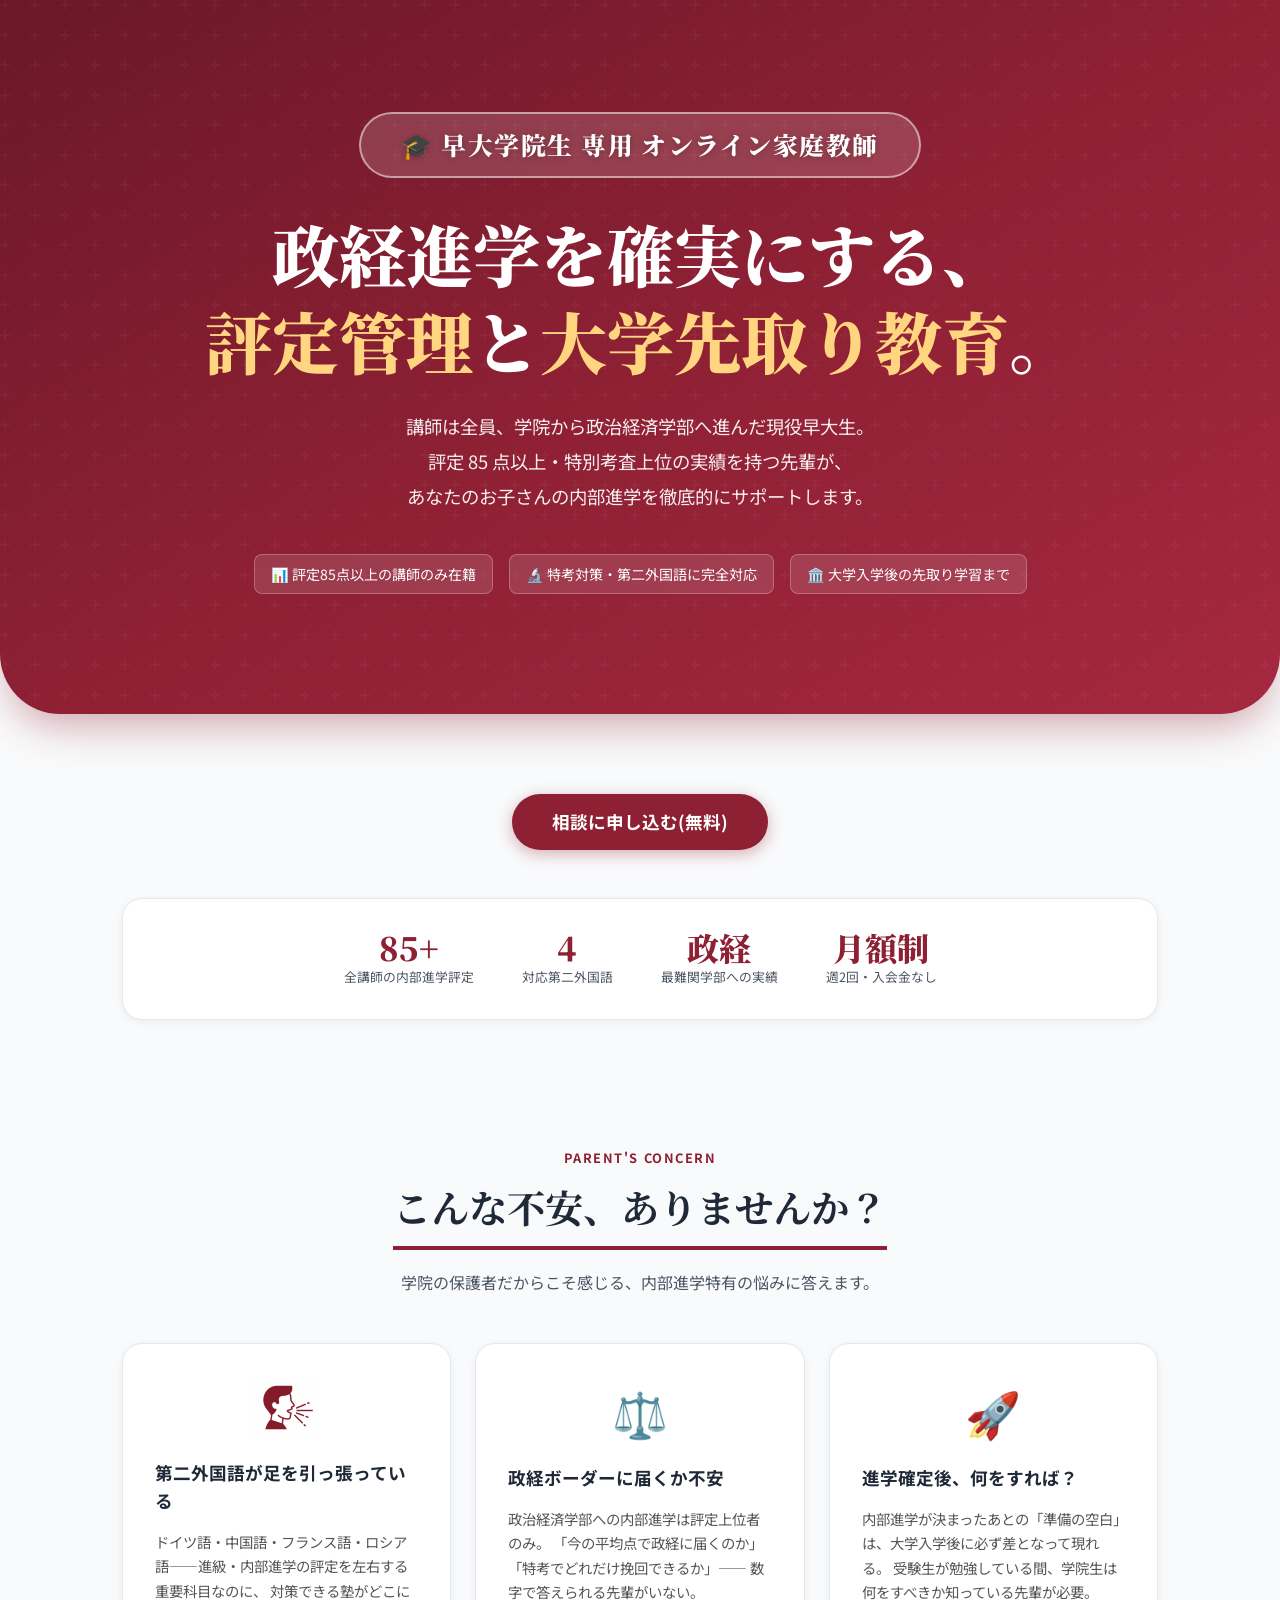
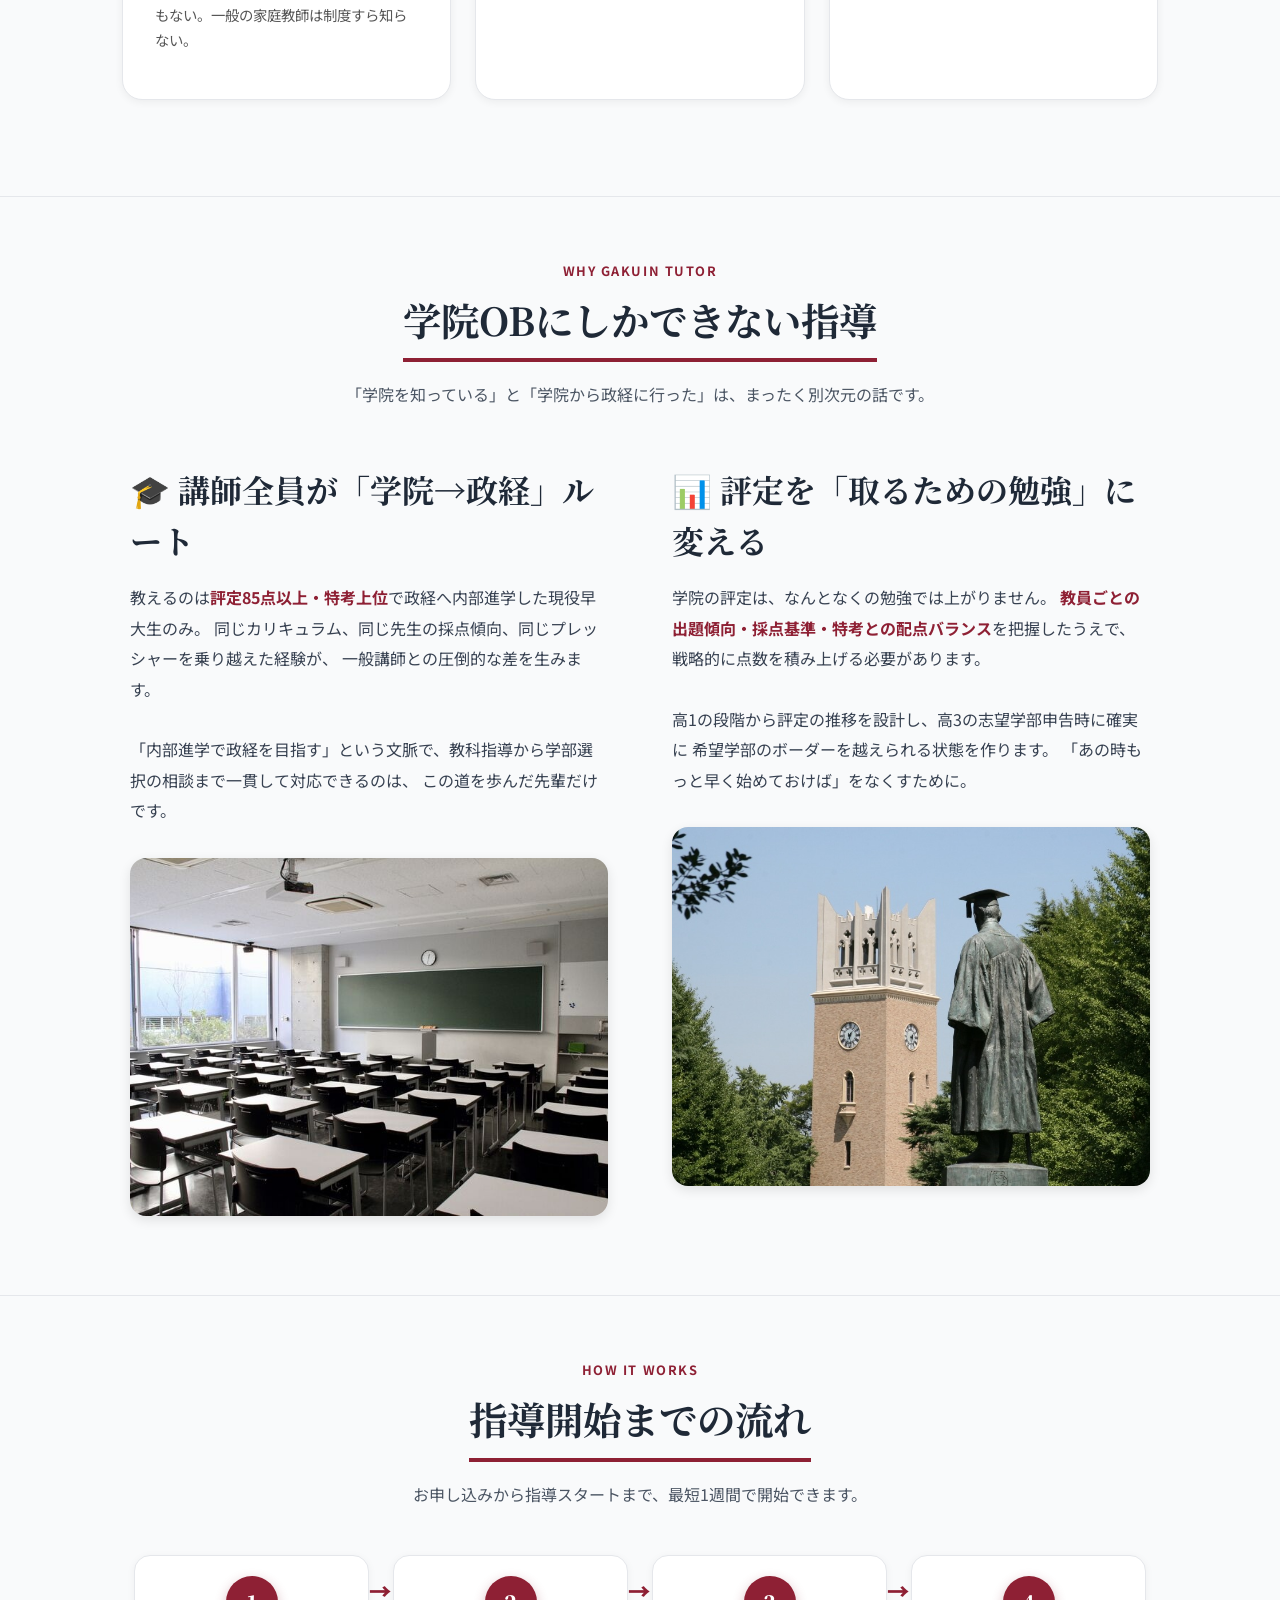
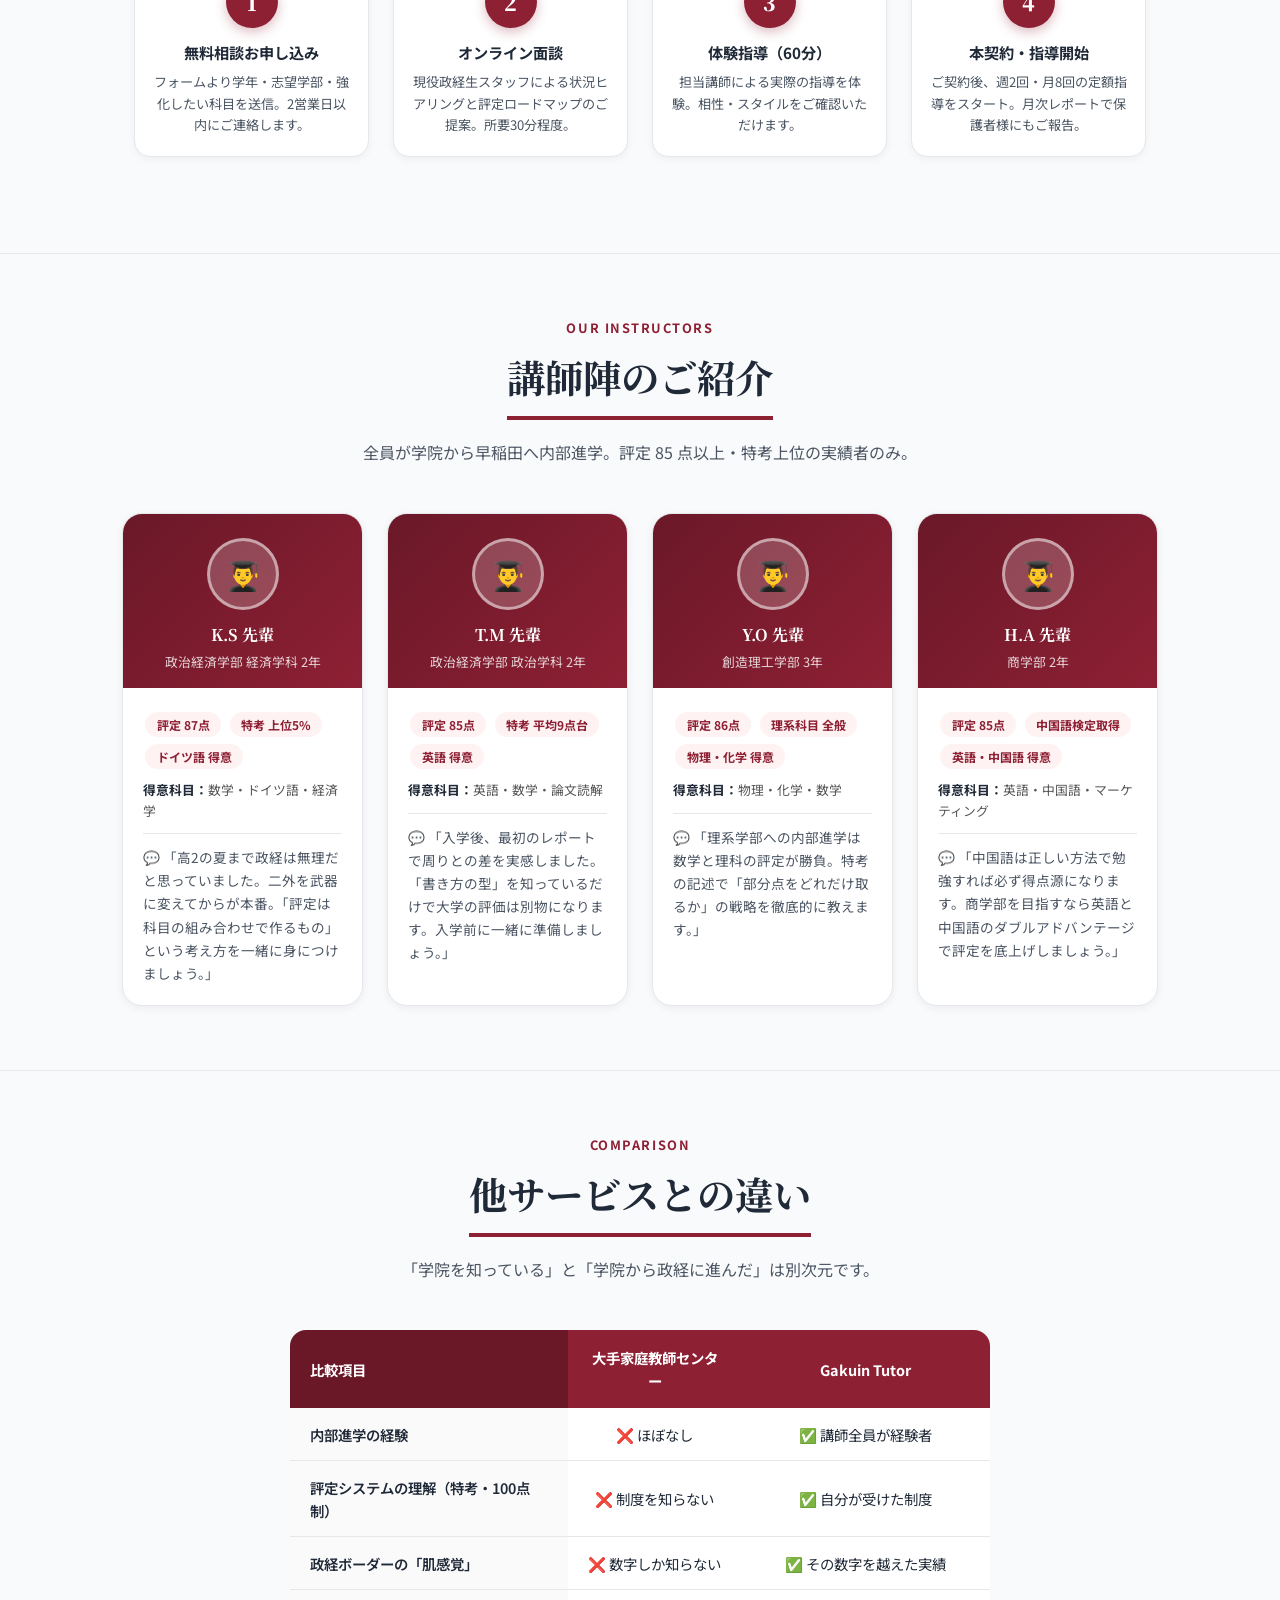
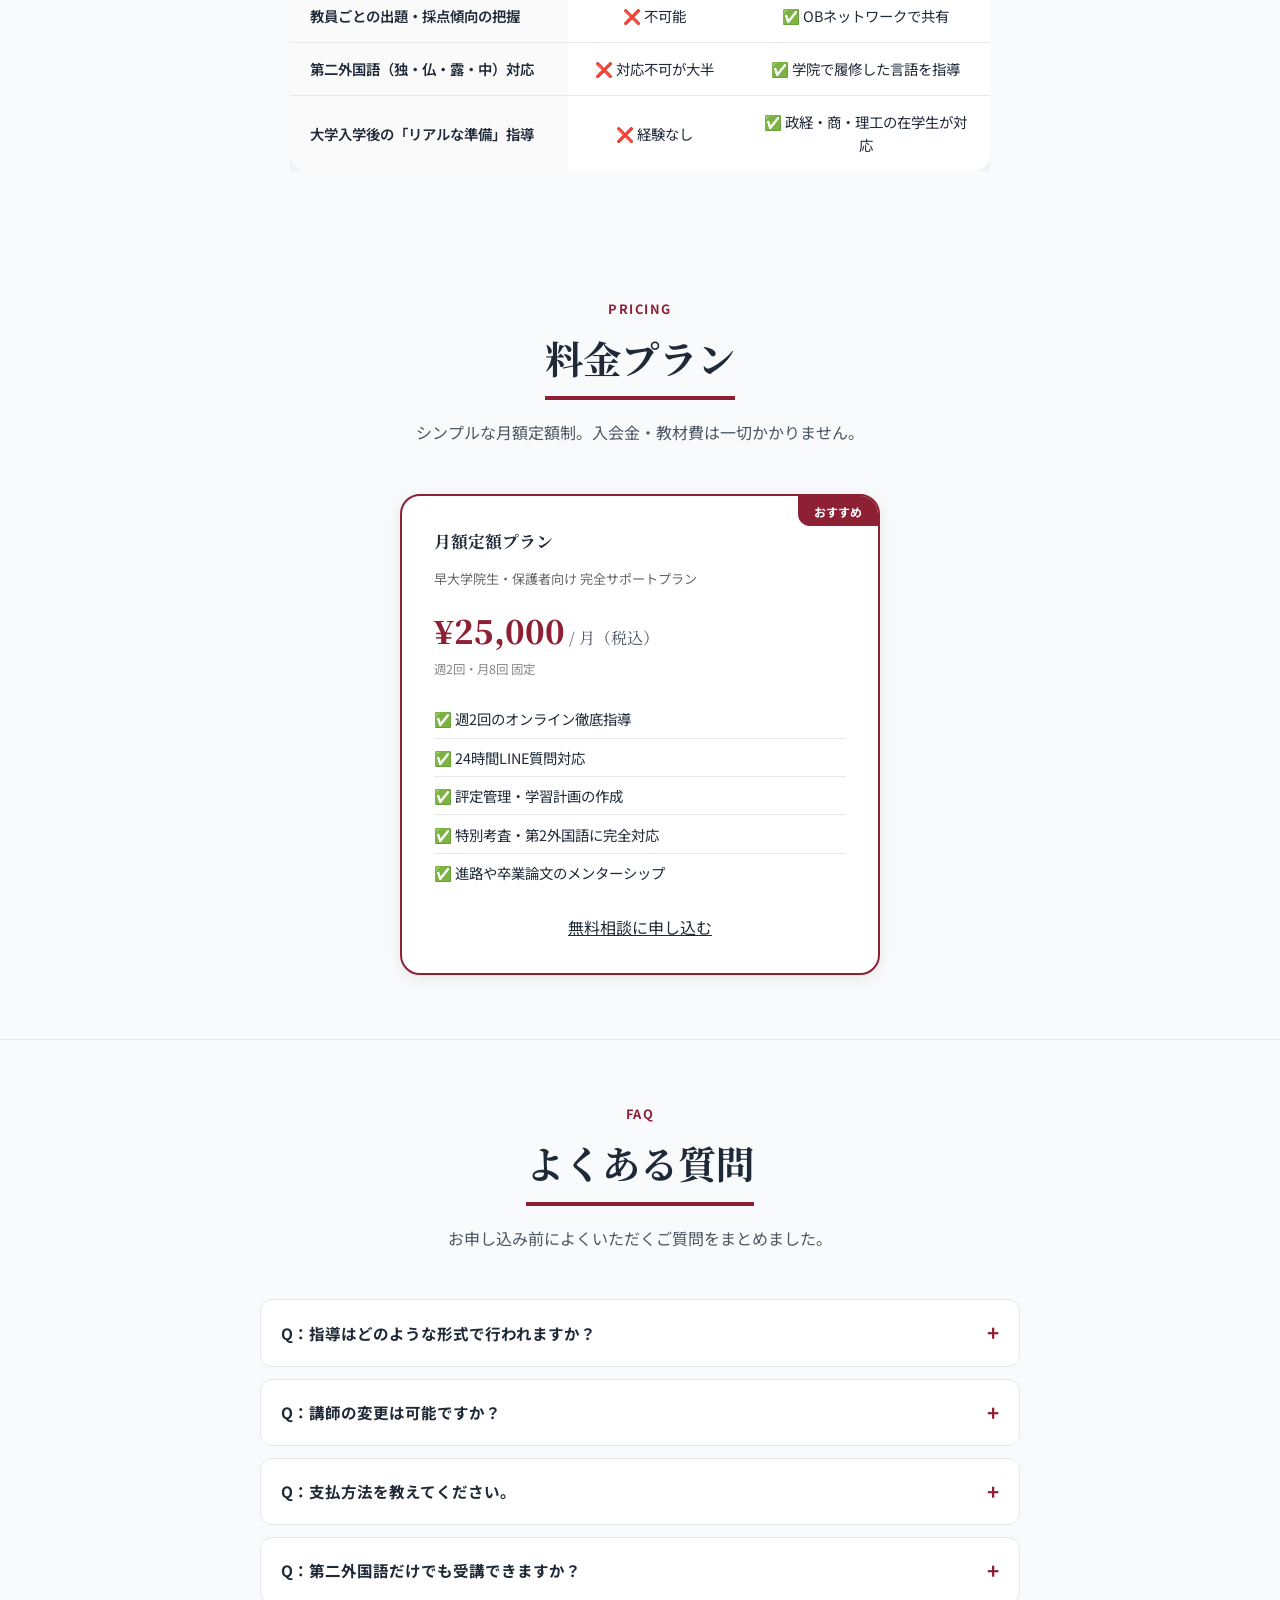
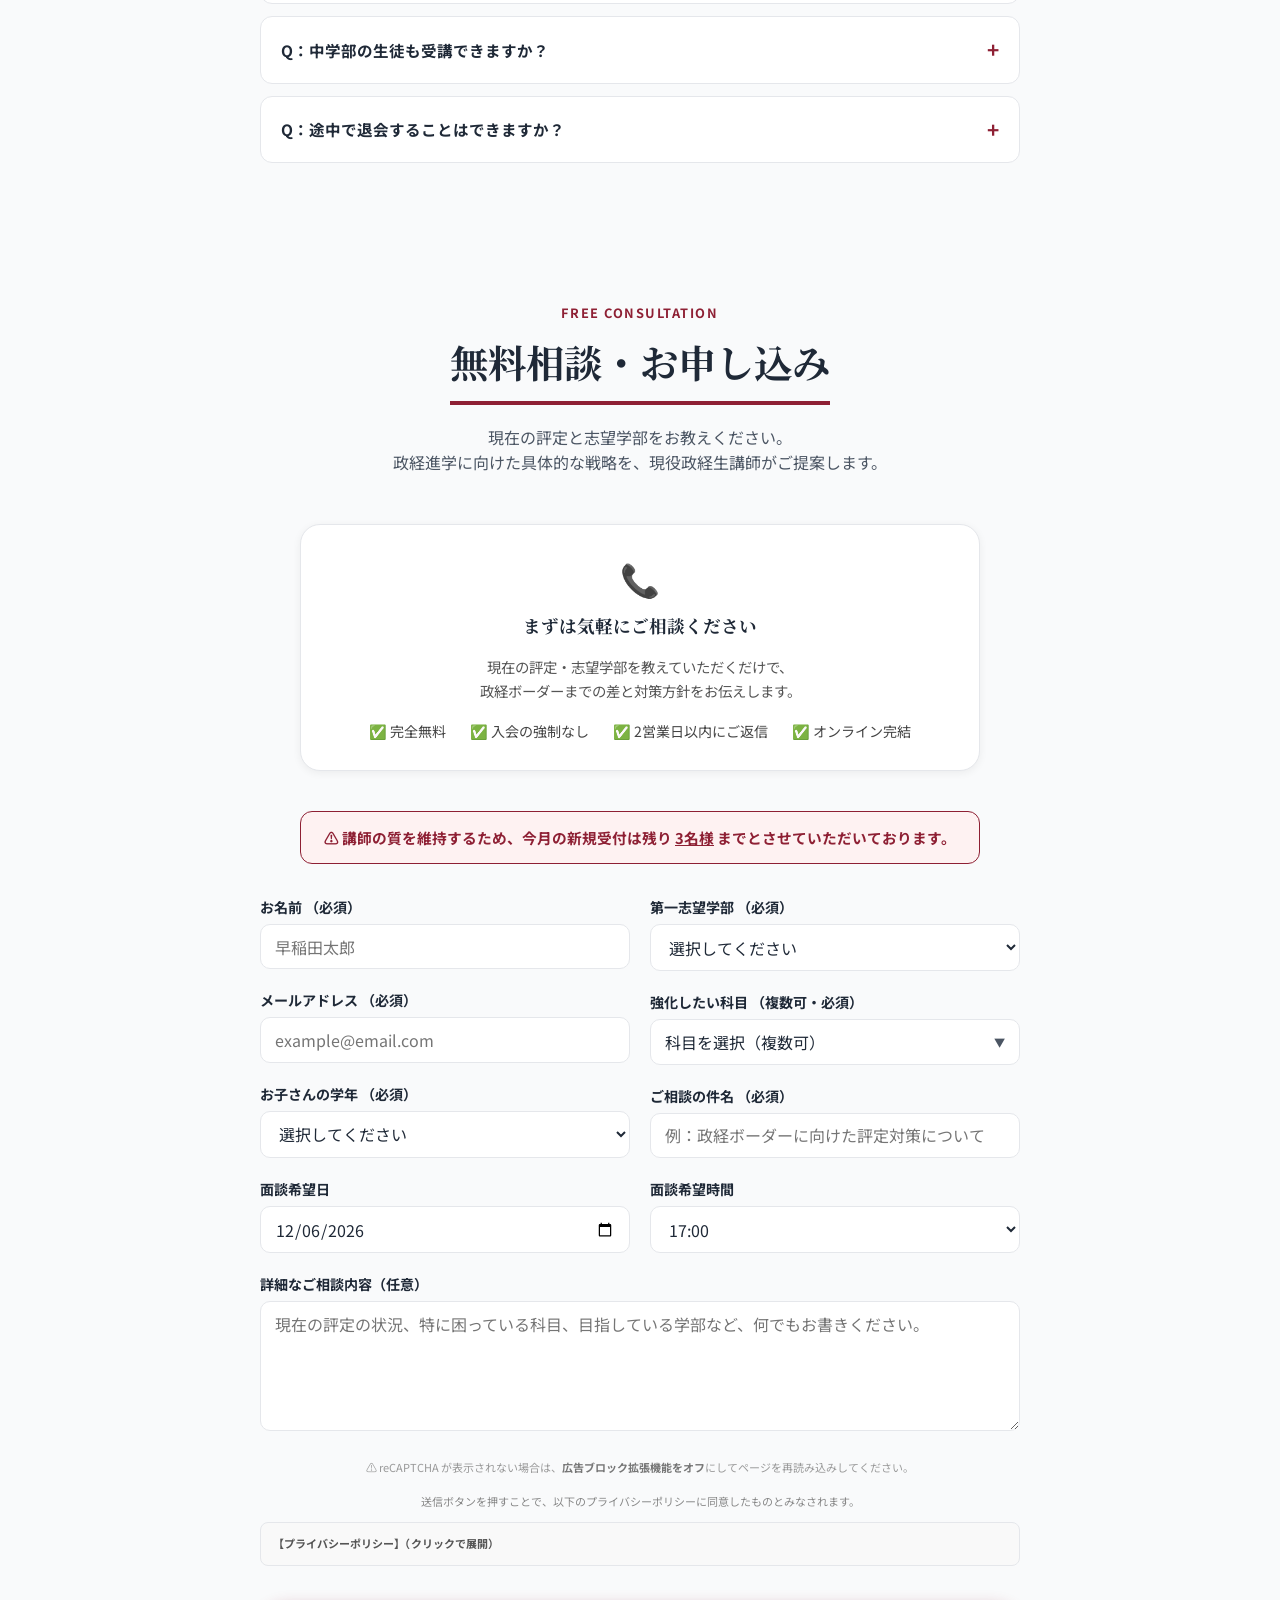
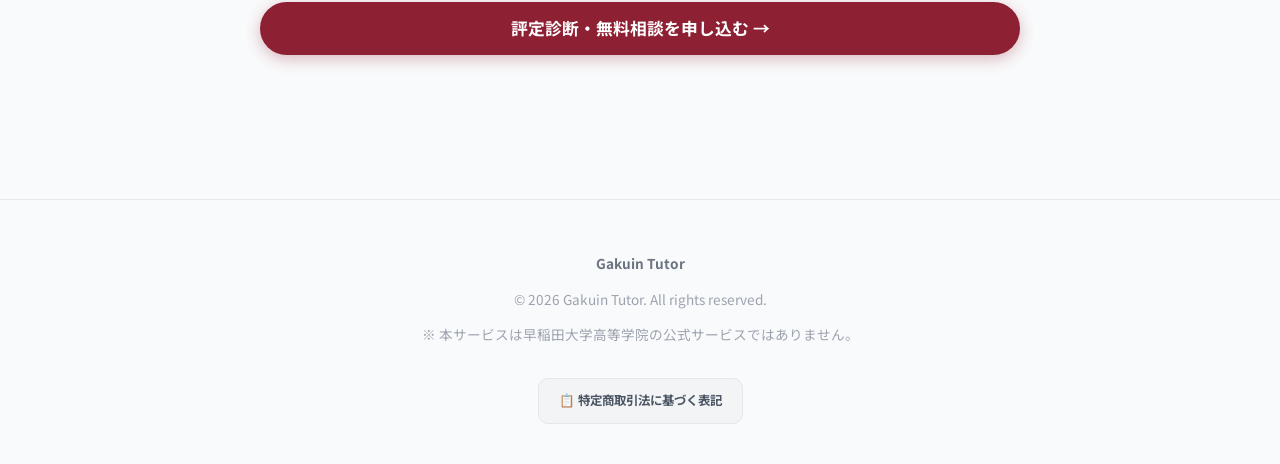
==== commit 2322e61e: "feat: simplify pricing to a single 25,000 JPY monthly plan with mentorship Co-Authored-By: Claude So" ====
--- a/index.html
+++ b/index.html
@@ -26,8 +26,8 @@
     <meta name="twitter:title" content="早大学院生専用オンライン家庭教師 | 現役政経生による内部進学対策">
     <meta name="twitter:description" content="早大学院OBの現役政経生による、評定管理と大学準備に特化した家庭教師サービス。週2回の徹底サポート。">
 
-    <!-- reCAPTCHA v2 -->
-    <script src="https://www.google.com/recaptcha/api.js" async defer></script>
+    <!-- reCAPTCHA Enterprise -->
+    <script src="https://www.google.com/recaptcha/enterprise.js" async defer></script>
 
     <!-- Styles -->
     <link rel="stylesheet" href="css/style.css">
@@ -364,65 +364,24 @@
         <div class="section-header">
             <div class="section-eyebrow">PRICING</div>
             <h2>料金プラン</h2>
-            <p>全プラン共通：<strong>週2回（月8回）固定</strong>の月額制。入会金・教材費は一切かかりません。</p>
-        </div>
-
-        <div class="pricing-grid">
-            <!-- 中学部 -->
-            <div class="pricing-card" style="border-top: 4px solid #2563EB;">
-                <h3 class="pricing-plan-title">🏫 中学部 基礎固めプラン</h3>
-                <p class="pricing-plan-desc">中学部在校生・保護者向け</p>
-                <div class="pricing-price">¥40,000<span class="pricing-unit"> / 月（税込）</span></div>
+            <p>シンプルな月額定額制。入会金・教材費は一切かかりません。</p>
+        </div>
+
+        <div class="pricing-single-wrap">
+            <div class="pricing-card featured">
+                <div class="pricing-badge">おすすめ</div>
+                <h3 class="pricing-plan-title">月額定額プラン</h3>
+                <p class="pricing-plan-desc">早大学院生・保護者向け 完全サポートプラン</p>
+                <div class="pricing-price">¥25,000<span class="pricing-unit"> / 月（税込）</span></div>
                 <p class="pricing-sessions">週2回・月8回 固定</p>
                 <ul class="pricing-list">
-                    <li>✅ 定期テスト対策（全教科）</li>
-                    <li>✅ 高校内部進学を見据えた記述力強化</li>
-                    <li>✅ 数学・英語の基礎徹底</li>
-                    <li>✅ LINEでの質問サポート</li>
+                    <li>✅ 週2回のオンライン徹底指導</li>
+                    <li>✅ 24時間LINE質問対応</li>
+                    <li>✅ 評定管理・学習計画の作成</li>
+                    <li>✅ 特別考査・第2外国語に完全対応</li>
+                    <li>✅ 進路や卒業論文のメンターシップ</li>
                 </ul>
-            </div>
-            <!-- スタンダード -->
-            <div class="pricing-card">
-                <h3 class="pricing-plan-title">A. スタンダード</h3>
-                <p class="pricing-plan-desc">内部進学の基礎固めに</p>
-                <div class="pricing-price">¥40,000<span class="pricing-unit"> / 月（税込）</span></div>
-                <p class="pricing-sessions">週2回・月8回 固定</p>
-                <ul class="pricing-list">
-                    <li>✅ 定期テスト・特考対策</li>
-                    <li>✅ 第二外国語（独・仏・露・中）</li>
-                    <li>✅ 全教科対応</li>
-                    <li>✅ LINEでの質問サポート</li>
-                    <li>✅ 評定ロードマップ設計（初回）</li>
-                </ul>
-            </div>
-            <!-- プレミアム -->
-            <div class="pricing-card featured">
-                <div class="pricing-badge">おすすめ</div>
-                <h3 class="pricing-plan-title">B. プレミアム</h3>
-                <p class="pricing-plan-desc">政経ボーダー突破に</p>
-                <div class="pricing-price">¥50,000<span class="pricing-unit"> / 月（税込）</span></div>
-                <p class="pricing-sessions">週2回・月8回 固定</p>
-                <ul class="pricing-list">
-                    <li>✅ スタンダードの全内容</li>
-                    <li>✅ 月次評定レポート（保護者向け）</li>
-                    <li>✅ 学部別ボーダー管理シート</li>
-                    <li>✅ 学院OBネットワーク情報共有</li>
-                    <li>✅ 緊急フォロー授業（テスト前）</li>
-                </ul>
-            </div>
-            <!-- プラチナ -->
-            <div class="pricing-card">
-                <h3 class="pricing-plan-title">C. プラチナ</h3>
-                <p class="pricing-plan-desc">大学まで見据えた完全サポート</p>
-                <div class="pricing-price">¥60,000<span class="pricing-unit"> / 月（税込）</span></div>
-                <p class="pricing-sessions">週2回・月8回 固定</p>
-                <ul class="pricing-list">
-                    <li>✅ プレミアムの全内容</li>
-                    <li>✅ 早大入学準備プログラム込み</li>
-                    <li>✅ アカデミックライティング指導</li>
-                    <li>✅ キャリア・ゼミ選び 先輩面談</li>
-                    <li>✅ TOEIC・学術英語対策</li>
-                </ul>
+                <a href="#contact" class="btn btn-primary" style="display:block;text-align:center;margin-top:1.5rem;">無料相談に申し込む</a>
             </div>
         </div>
     </div>
@@ -452,7 +411,7 @@
             </details>
             <details class="faq-item">
                 <summary>Q：支払方法を教えてください。</summary>
-                <div class="faq-answer"><span class="faq-answer-label">A：</span>クレジットカード決済または銀行振込に対応しております。詳細はオンライン面談の際にご案内いたします。月額制・前払い（当月分を前月末までにお支払い）となります。</div>
+                <div class="faq-answer"><span class="faq-answer-label">A：</span>銀行振込またはPayPayでの送金に対応しております。詳細はオンライン面談の際にご案内いたします。月額制・前払い（当月分を前月末までにお支払い）となります。</div>
             </details>
             <details class="faq-item">
                 <summary>Q：第二外国語だけでも受講できますか？</summary>
@@ -608,7 +567,7 @@
 
                 <!-- reCAPTCHA -->
                 <div class="recaptcha-wrap">
-                    <div class="g-recaptcha" data-sitekey="6LeeyE0sAAAAAKGtVB3ZAooekZ7Aq_crfXqnxzg4"></div>
+                    <div class="g-recaptcha" data-sitekey="6LcxoU0sAAAAACW3Bdk5mf5ZxdyDKShTsdaxuGCu" data-action="contact_form"></div>
                 </div>
                 <p class="recaptcha-note">⚠️ reCAPTCHA が表示されない場合は、<strong style="color:#777;">広告ブロック拡張機能をオフ</strong>にしてページを再読み込みしてください。</p>
 
--- a/css/style.css
+++ b/css/style.css
@@ -332,10 +332,13 @@
 .compare-table tr:hover td { background: #FEF8F8; }
 
 /* ── Pricing ── */
-.pricing-grid {
-    display: grid;
-    grid-template-columns: repeat(4, 1fr);
-    gap: 1.5rem;
+.pricing-single-wrap {
+    display: flex;
+    justify-content: center;
+}
+.pricing-single-wrap .pricing-card {
+    max-width: 480px;
+    width: 100%;
 }
 .pricing-card {
     background: white;
@@ -728,7 +731,6 @@
    ════════════════════════════════ */
 @media (max-width: 900px) {
     .instructors-grid { grid-template-columns: repeat(2, 1fr); }
-    .pricing-grid { grid-template-columns: repeat(2, 1fr); }
 }
 
 @media (max-width: 768px) {
@@ -770,7 +772,6 @@
     .profile-card-body { padding: 0.85rem; }
     .profile-message { font-size: 0.8rem; }
 
-    .pricing-grid { grid-template-columns: 1fr; }
     .pricing-card { padding: 1.25rem; }
     .pricing-price { font-size: 1.8rem; }
 
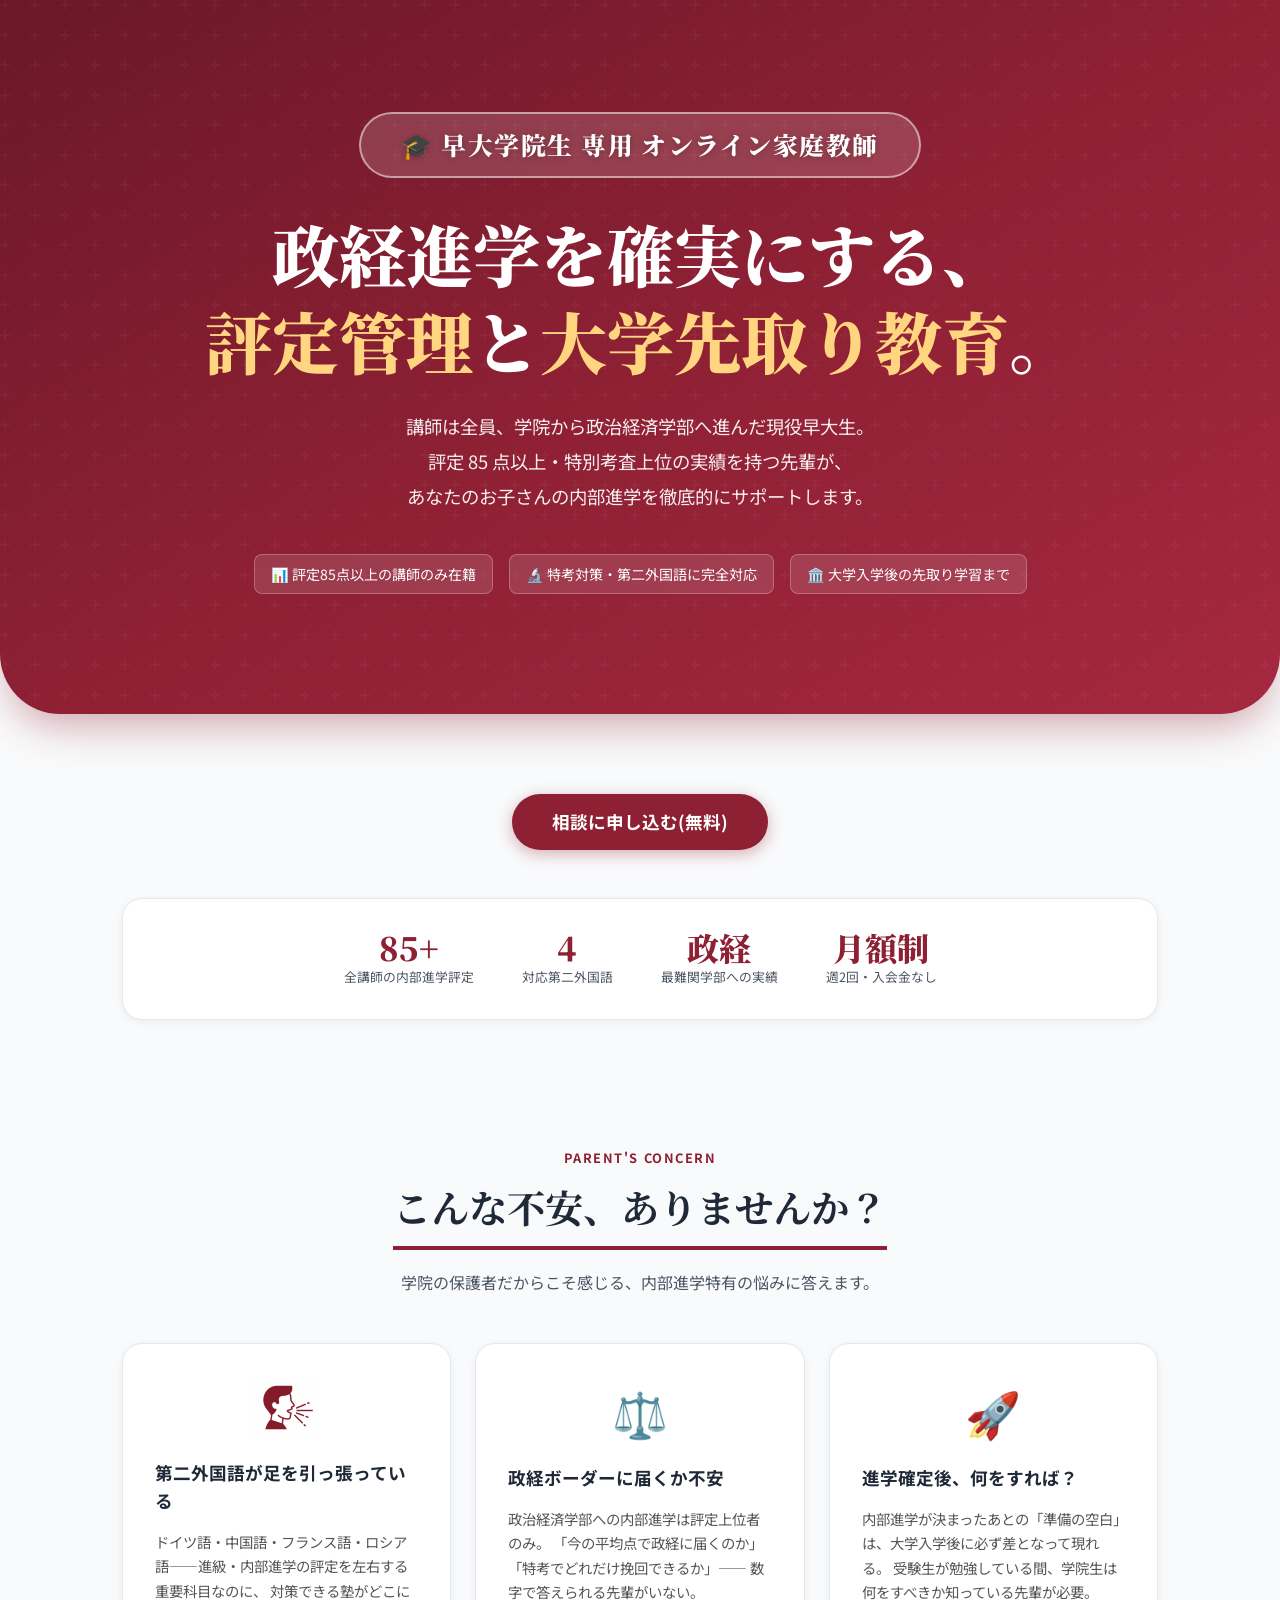
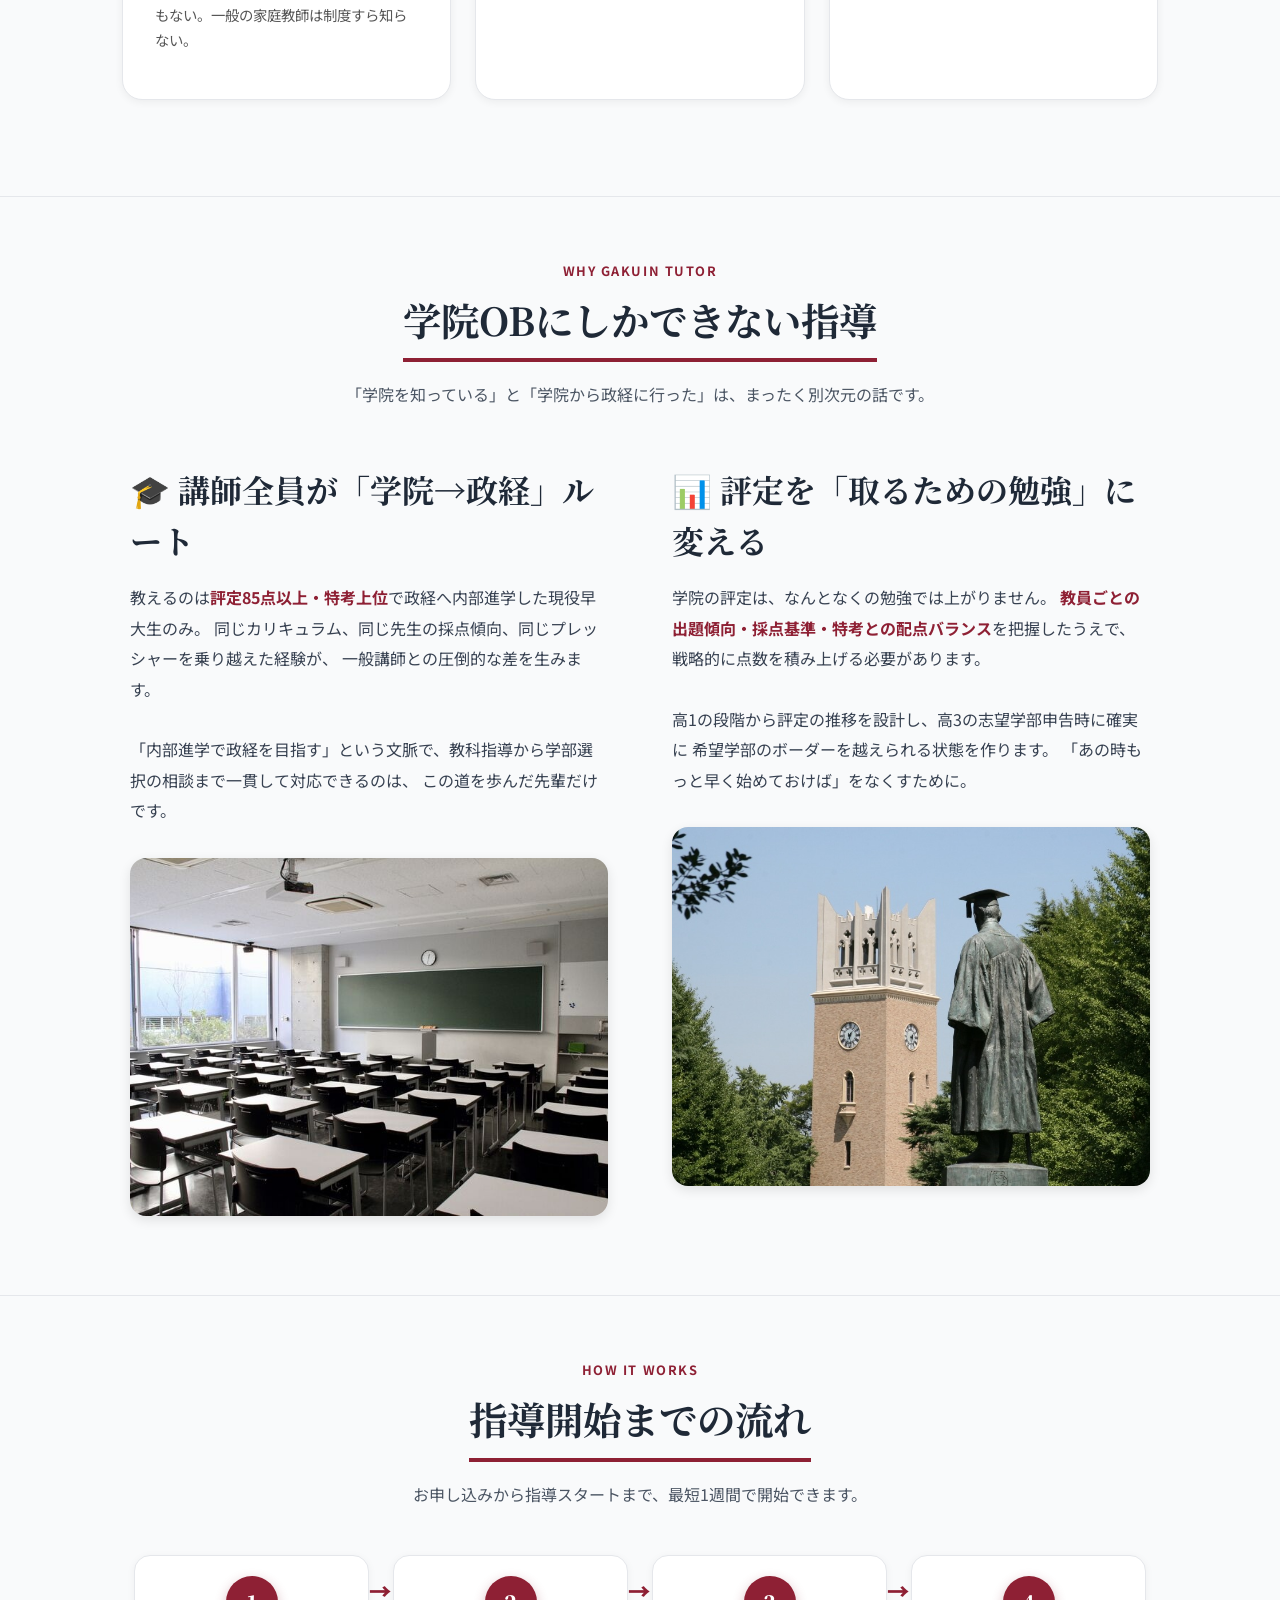
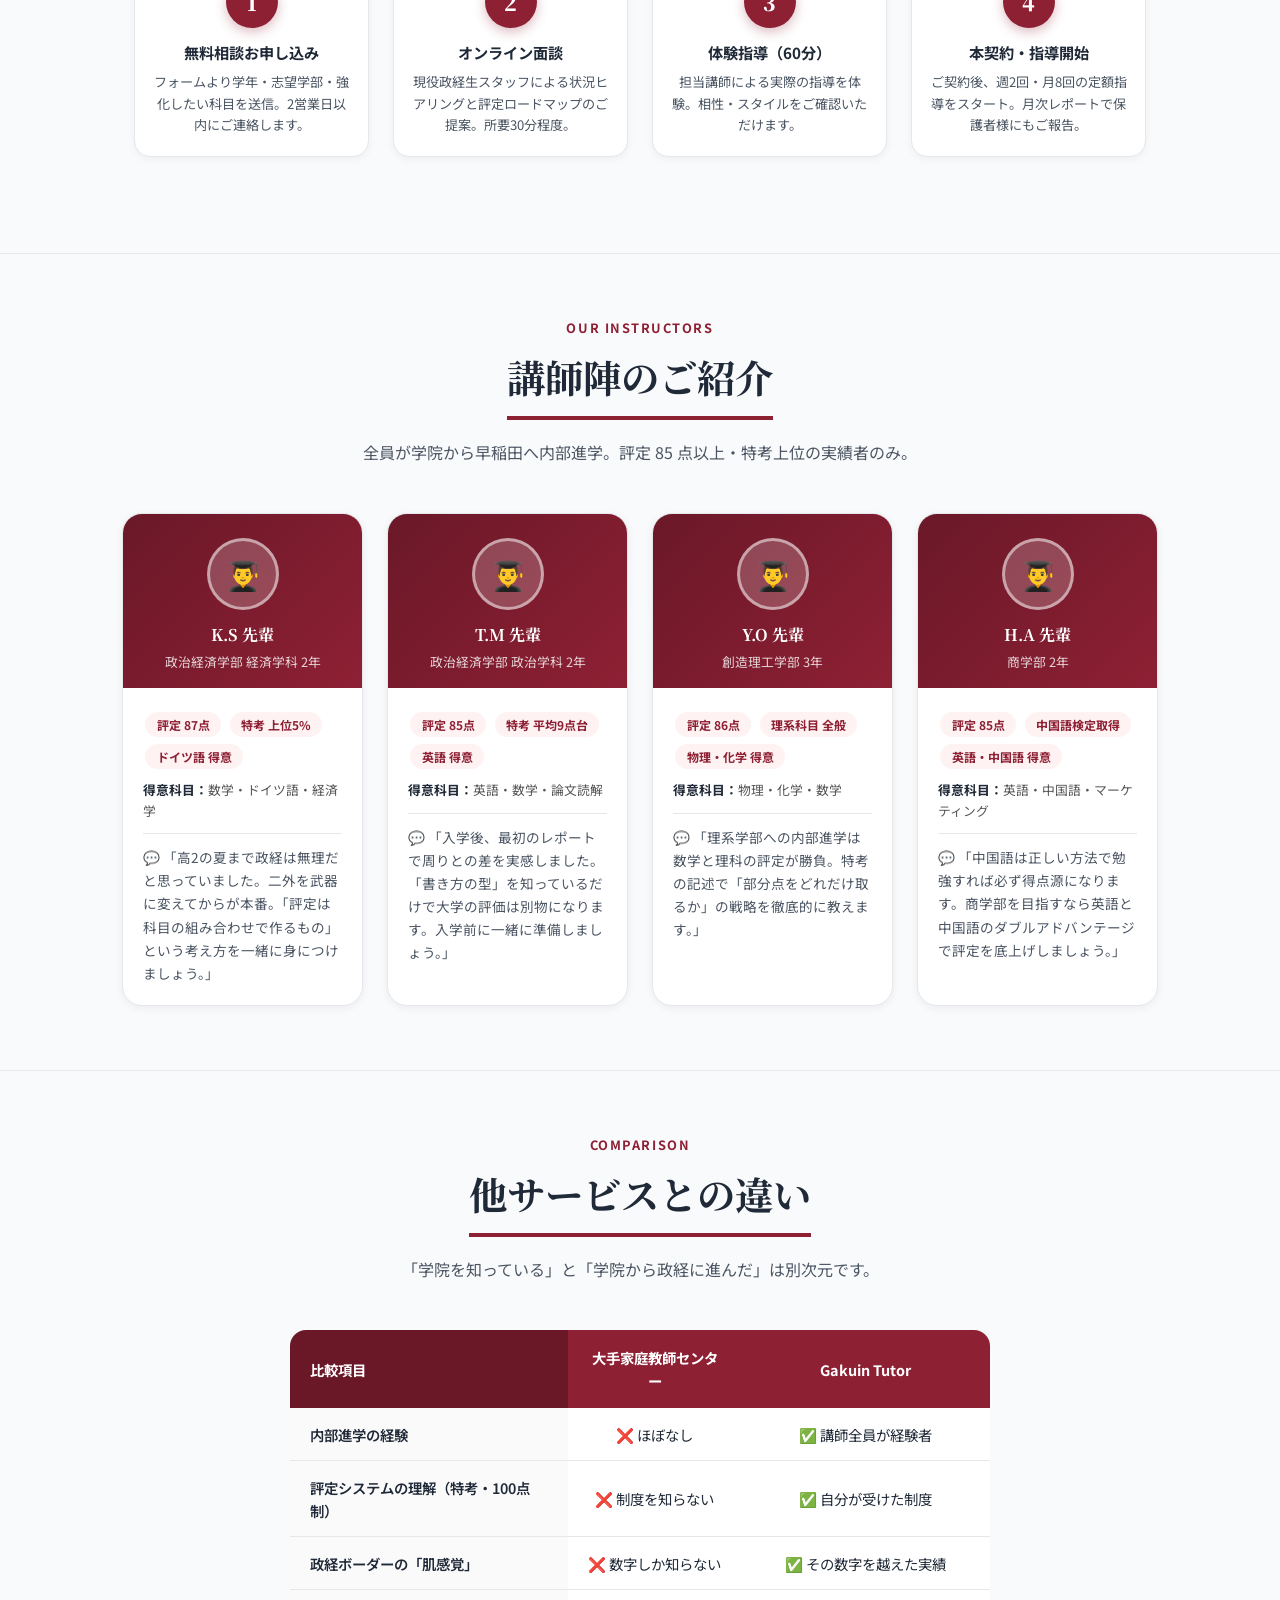
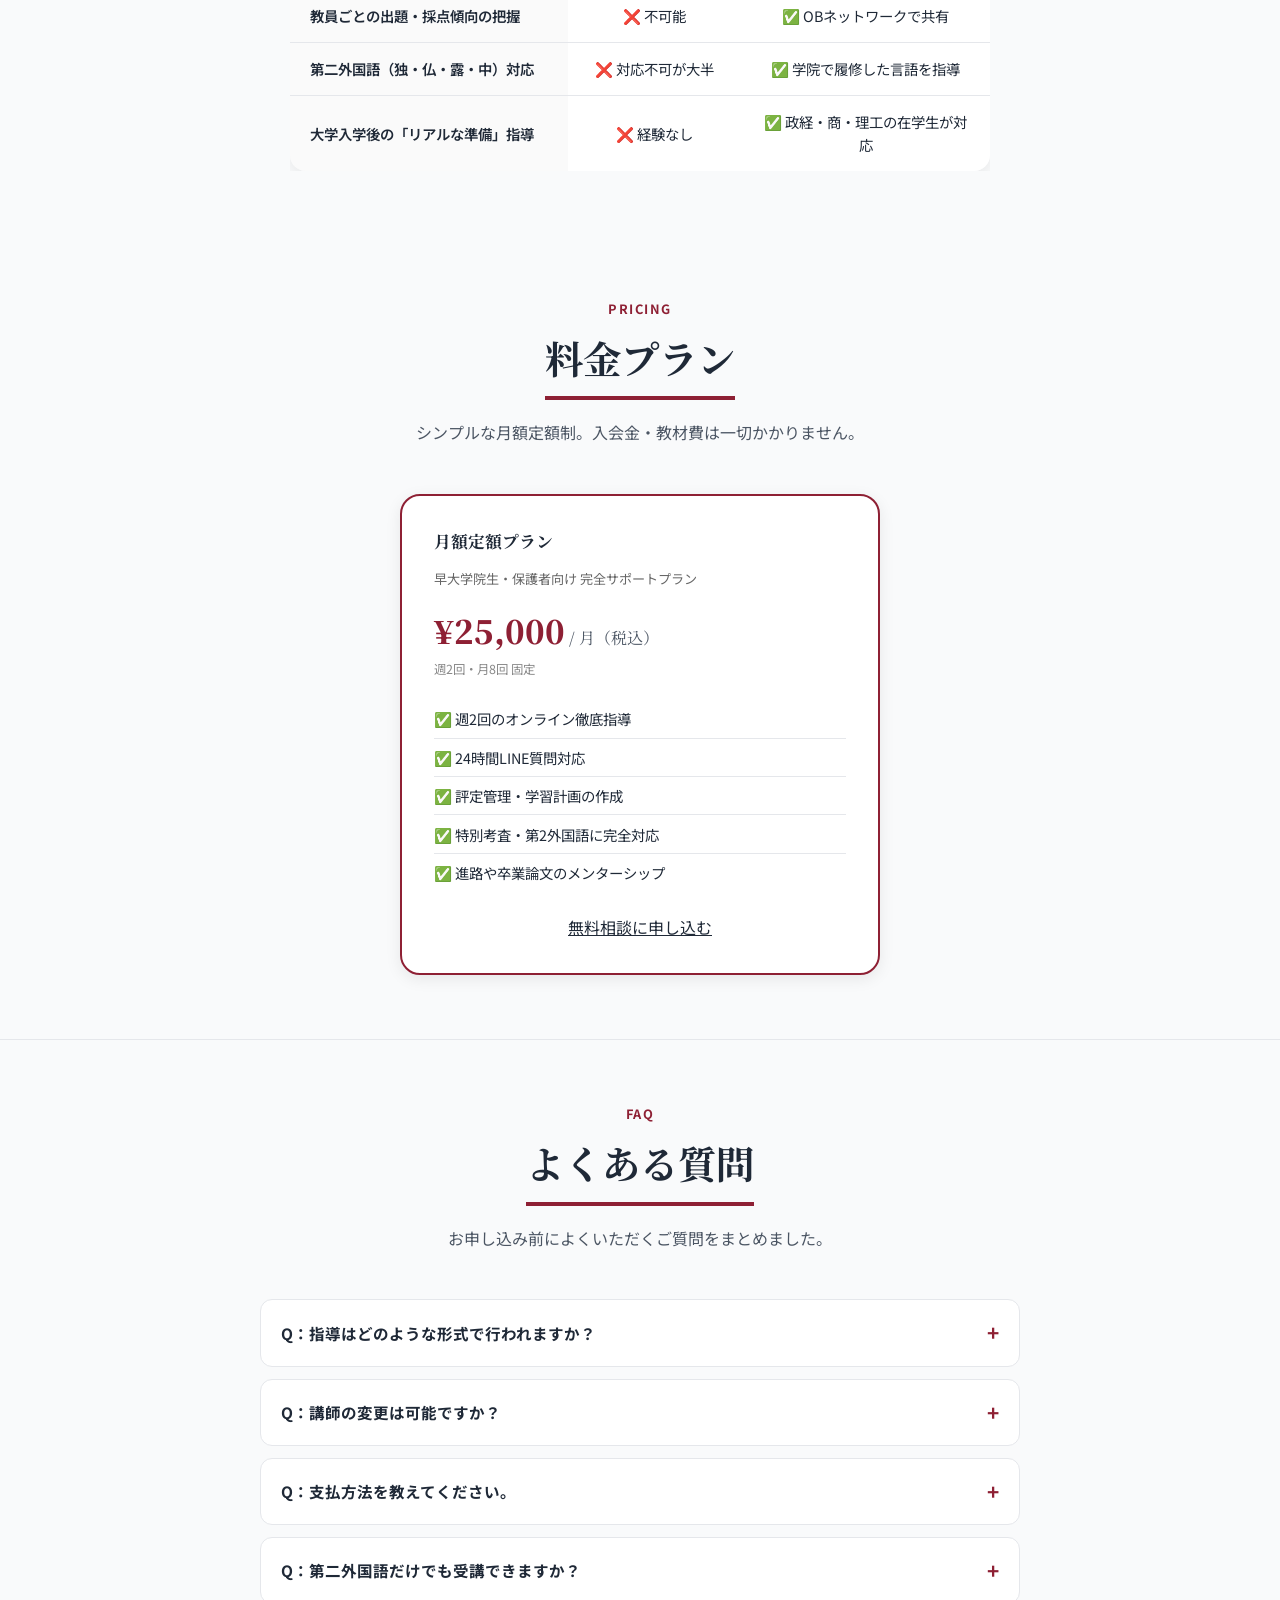
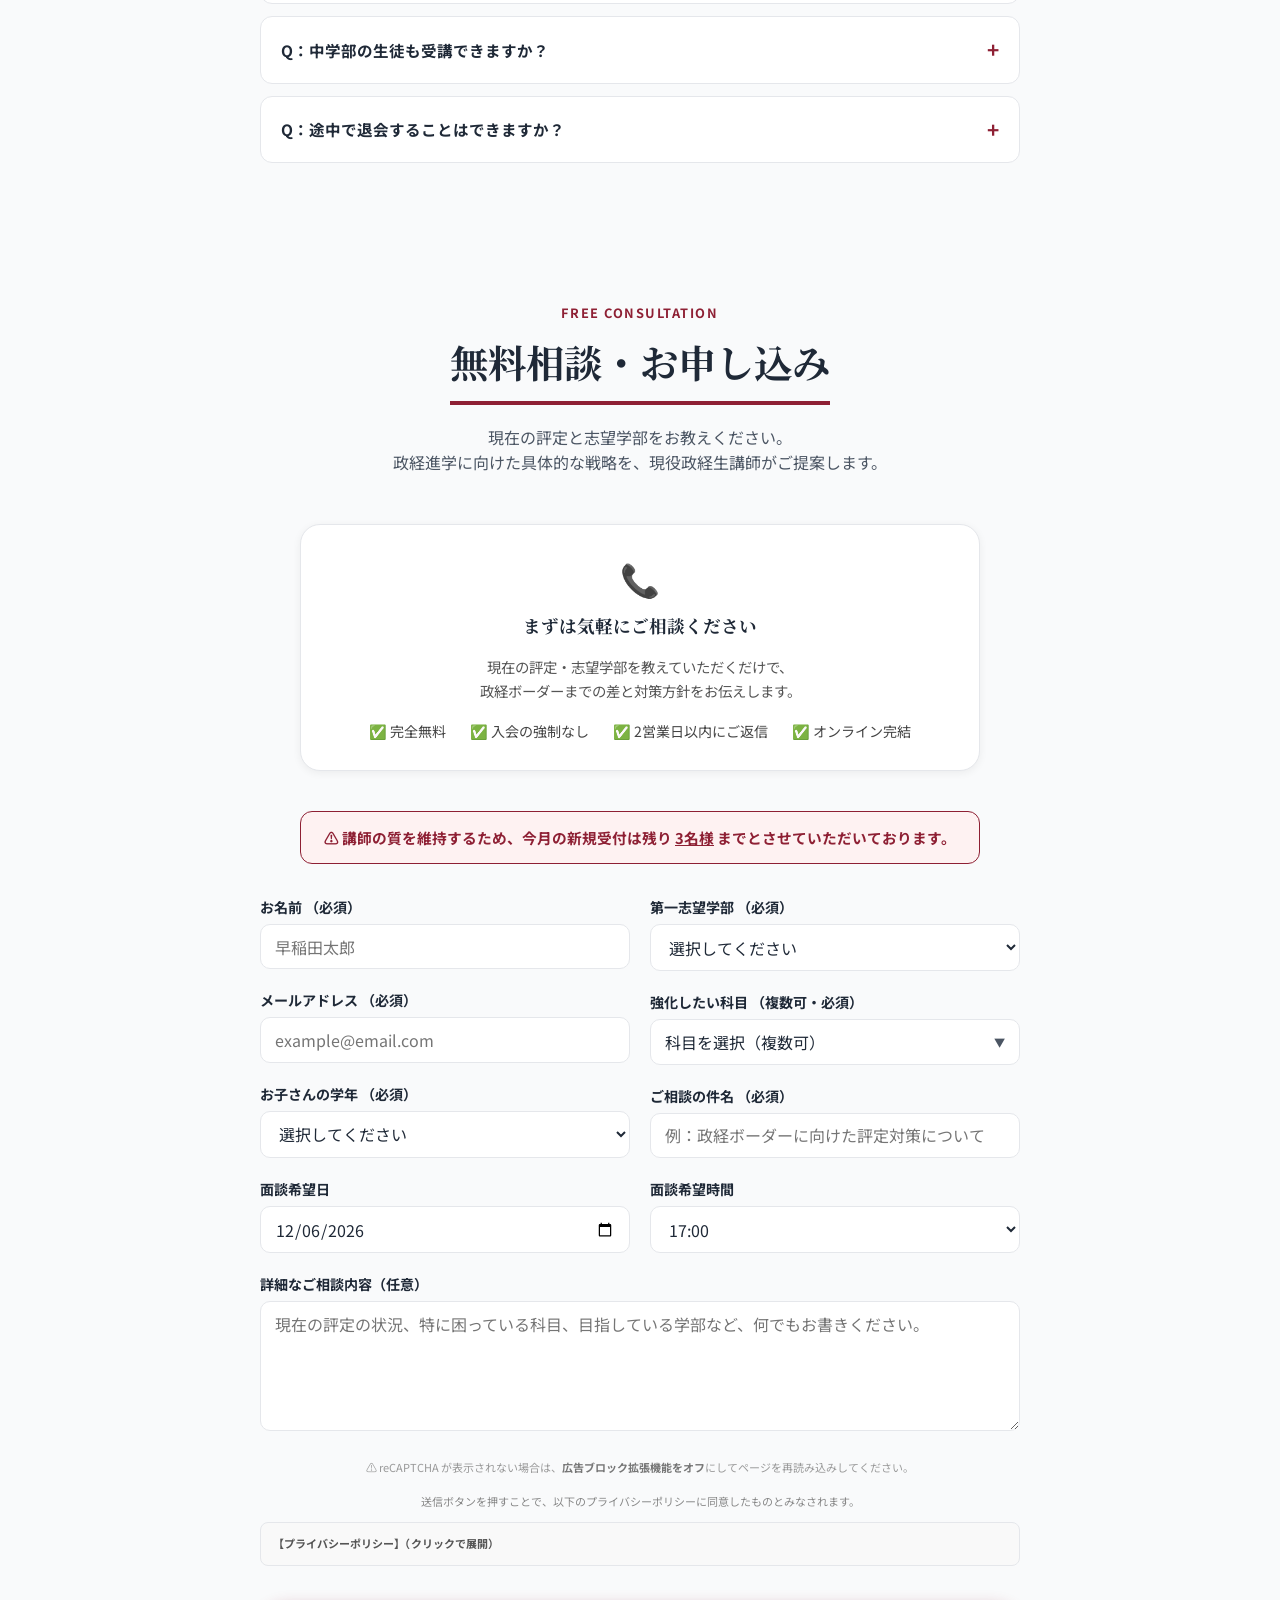
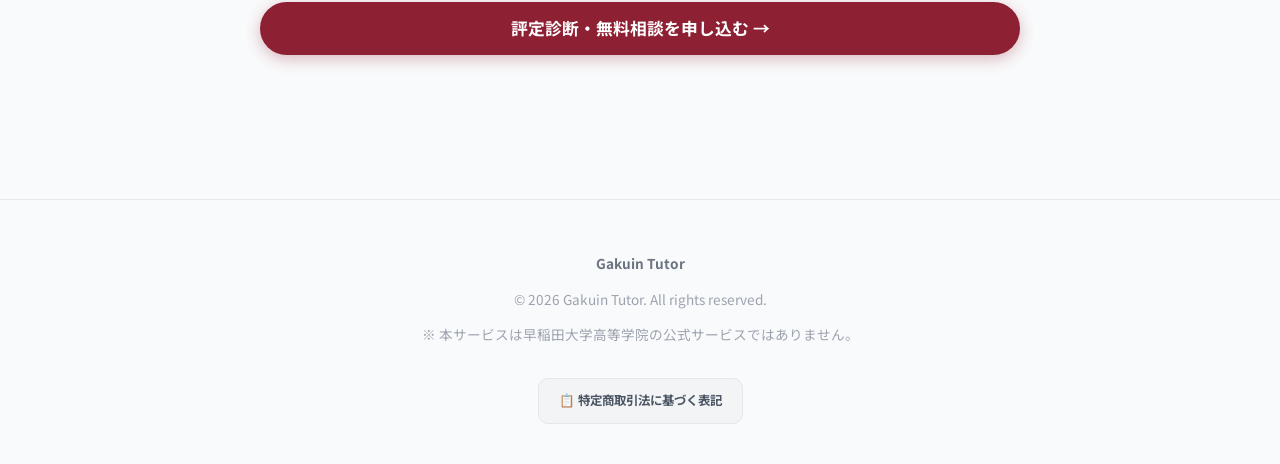
==== commit 28335cb2: "fix: remove 'おすすめ' badge from the pricing plan Co-Authored-By: Claude Sonnet 4.6 <noreply@anthropic." ====
--- a/index.html
+++ b/index.html
@@ -369,7 +369,6 @@
 
         <div class="pricing-single-wrap">
             <div class="pricing-card featured">
-                <div class="pricing-badge">おすすめ</div>
                 <h3 class="pricing-plan-title">月額定額プラン</h3>
                 <p class="pricing-plan-desc">早大学院生・保護者向け 完全サポートプラン</p>
                 <div class="pricing-price">¥25,000<span class="pricing-unit"> / 月（税込）</span></div>
